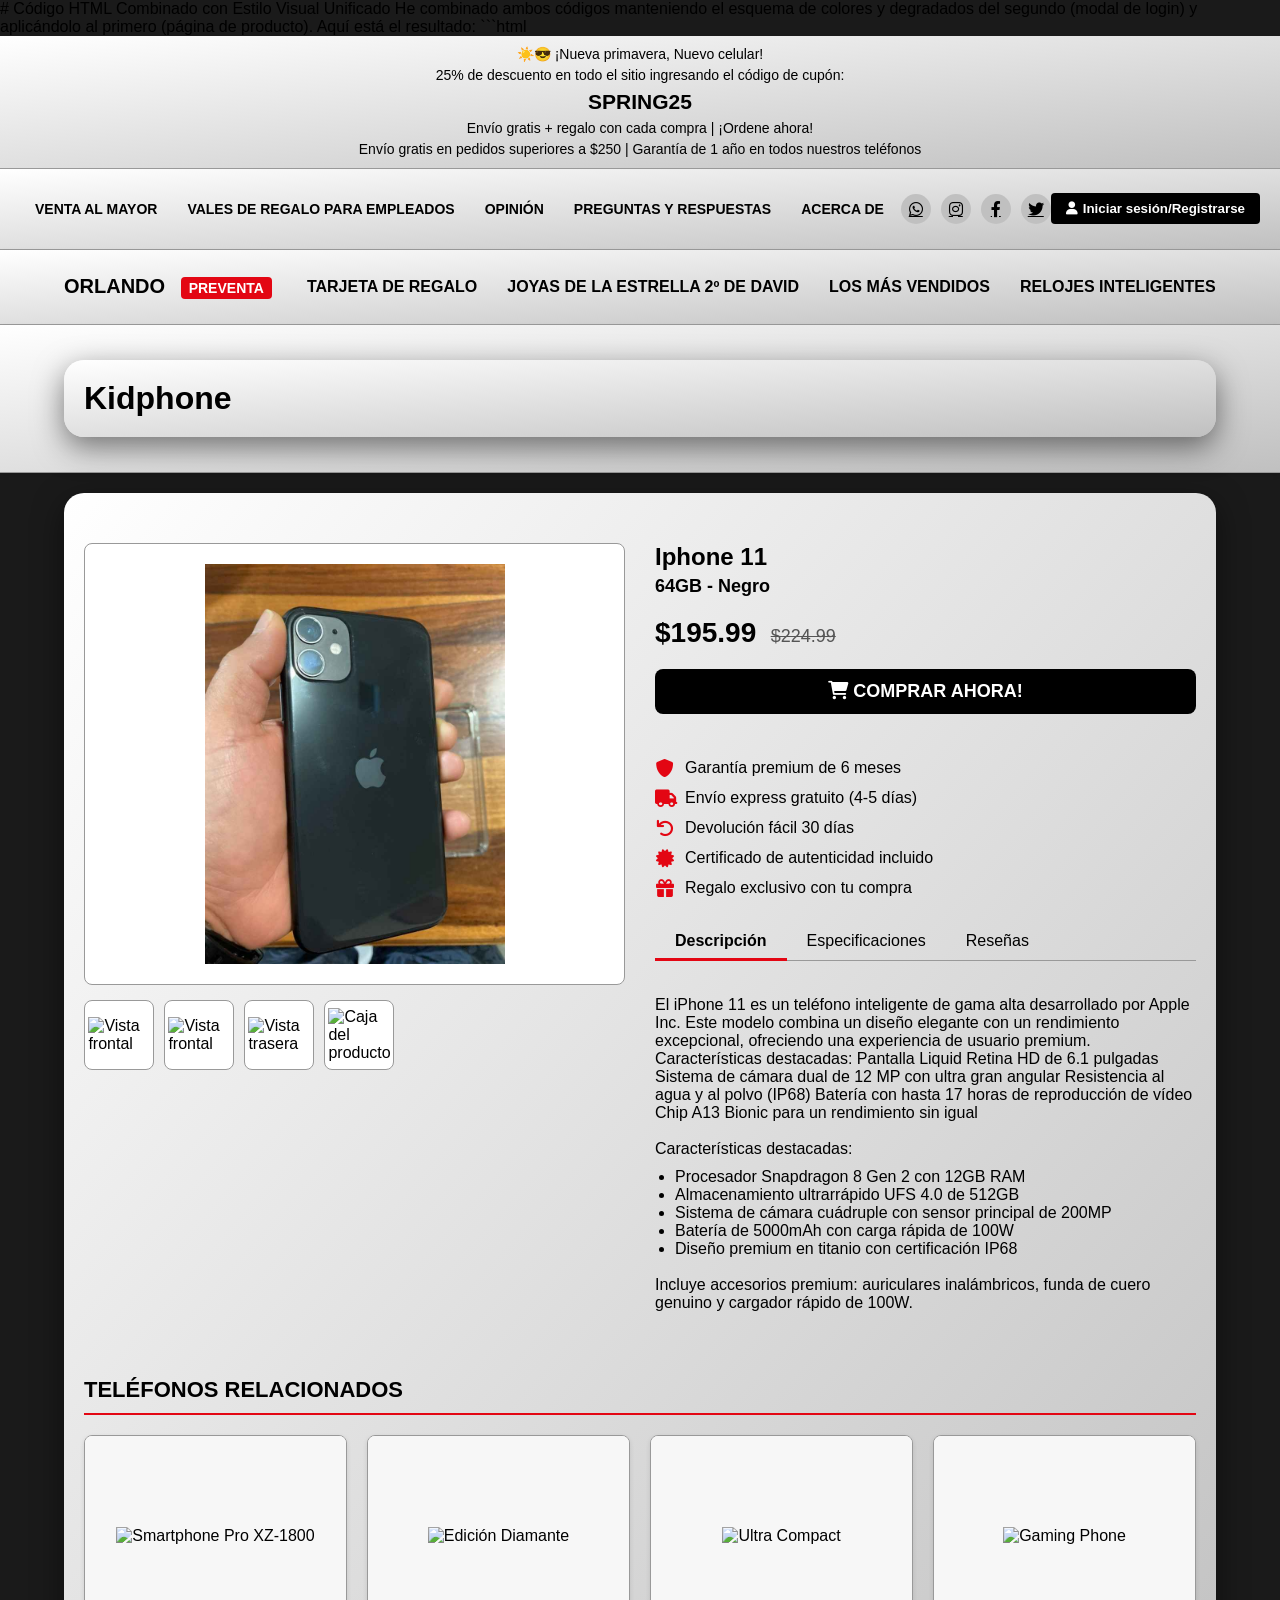
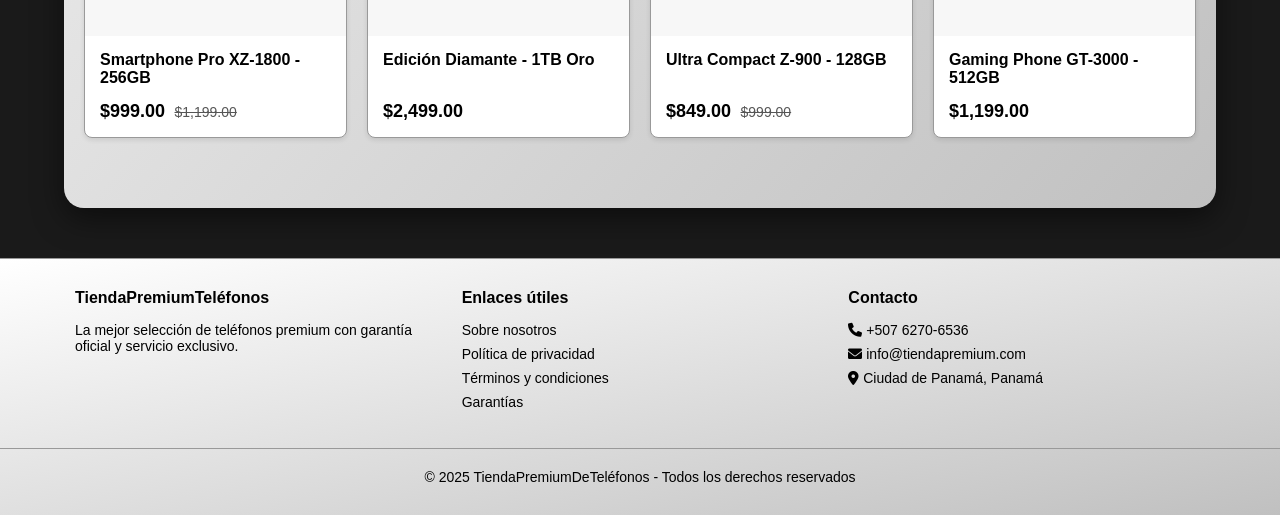
==== dashboard.html @ 05c9199a "dashboard añadido" ====
# Código HTML Combinado con Estilo Visual Unificado

He combinado ambos códigos manteniendo el esquema de colores y degradados del segundo (modal de login) y aplicándolo al primero (página de producto). Aquí está el resultado:

```html
<!DOCTYPE html>
<html lang="es">
<head>
    <meta charset="UTF-8">
    <meta name="viewport" content="width=device-width, initial-scale=1.0">
    <title>Smartphone Premium - Tienda de Teléfonos</title>
    <link rel="stylesheet" href="https://cdnjs.cloudflare.com/ajax/libs/font-awesome/6.0.0-beta3/css/all.min.css">
    <style>
        :root {
            --main-color: #1a1a1a;
            --secondary-color: #333;
            --light-bg: #f7f7f7;
            --dark-text: #000;
            --light-text: #fff;
            --deep-blue: #1a1a1a;
            --red: #e30613;
            --gray-light: #c0c0c0;
            --gray-medium: #999;
            --gray-dark: #555;
            --white: #ffffff;
            --gradient-bg: linear-gradient(to bottom right, #ffffff, #c0c0c0);
        }

        * {
            margin: 0;
            padding: 0;
            box-sizing: border-box;
            font-family: 'Segoe UI', sans-serif;
        }
        
        body {
            background-color: var(--main-color);
            color: var(--dark-text);
        }
        
        .top-bar {
            background: var(--gradient-bg);
            color: var(--dark-text);
            padding: 8px 0;
            font-size: 14px;
            text-align: center;
            line-height: 1.5;
            border-bottom: 1px solid var(--gray-medium);
        }
        
        /* Estilos para la barra interactiva actualizada */
        .interactive-bar {
            background: var(--gradient-bg);
            padding: 10px 0;
            border-bottom: 1px solid var(--gray-medium);
            display: flex;
            justify-content: space-between;
            align-items: center;
        }
        
        .interactive-menu {
            display: flex;
            list-style: none;
            margin-left: 20px;
            flex-wrap: wrap;
        }
        
        .interactive-menu li {
            padding: 10px 15px;
            cursor: pointer;
            font-weight: bold;
            color: var(--dark-text);
            text-transform: uppercase;
            font-size: 14px;
            position: relative;
            transition: all 0.3s ease;
        }
        
        .interactive-menu li:hover {
            color: var(--red);
            transform: translateY(-3px);
        }
        
        .interactive-menu li::after {
            content: '';
            position: absolute;
            width: 0;
            height: 2px;
            background: var(--red);
            bottom: 5px;
            left: 15px;
            transition: width 0.3s ease;
        }
        
        .interactive-menu li:hover::after {
            width: calc(100% - 30px);
        }
        
        .social-login {
            display: flex;
            align-items: center;
            margin-right: 20px;
        }
        
        .social-icons {
            display: flex;
            gap: 10px;
            margin-right: 20px;
        }
        
        .social-icon {
            width: 30px;
            height: 30px;
            border-radius: 50%;
            background-color: var(--gray-light);
            display: flex;
            align-items: center;
            justify-content: center;
            color: var(--dark-text);
            transition: all 0.3s ease;
        }
        
        .social-icon:hover {
            background-color: var(--dark-text);
            color: var(--white);
            transform: scale(1.1);
        }
        
        .login-btn {
            background-color: var(--dark-text);
            color: var(--white);
            border: none;
            padding: 8px 15px;
            border-radius: 4px;
            font-weight: bold;
            cursor: pointer;
            transition: all 0.3s ease;
            display: flex;
            align-items: center;
            gap: 5px;
        }
        
        .login-btn:hover {
            background-color: var(--red);
            transform: translateY(-2px);
        }

        /* Nueva barra de categorías */
        .categories-bar {
            background: var(--gradient-bg);
            padding: 15px 0;
            box-shadow: 0 2px 5px rgba(0,0,0,0.1);
            border-bottom: 1px solid var(--gray-medium);
        }
        
        .categories-container {
            width: 90%;
            max-width: 1200px;
            margin: 0 auto;
            display: flex;
            align-items: center;
        }
        
        .categories-title {
            color: var(--dark-text);
            font-size: 20px;
            font-weight: bold;
            margin-right: 20px;
            white-space: nowrap;
        }
        
        .pre-sale-tag {
            background-color: var(--red);
            color: var(--white);
            padding: 3px 8px;
            border-radius: 4px;
            font-size: 14px;
            margin-left: 10px;
            font-weight: bold;
        }
        
        .categories-menu {
            display: flex;
            list-style: none;
            overflow-x: auto;
            padding: 5px 0;
            flex-grow: 1;
        }
        
        .categories-menu::-webkit-scrollbar {
            height: 5px;
        }
        
        .categories-menu::-webkit-scrollbar-thumb {
            background-color: var(--red);
            border-radius: 10px;
        }
        
        .categories-menu li {
            color: var(--dark-text);
            padding: 8px 15px;
            cursor: pointer;
            white-space: nowrap;
            font-weight: bold;
            transition: all 0.3s ease;
            position: relative;
        }
        
        .categories-menu li:hover {
            color: var(--red);
            transform: translateY(-2px);
        }
        
        .categories-menu li::after {
            content: '';
            position: absolute;
            width: 0;
            height: 2px;
            background: var(--red);
            bottom: 0;
            left: 15px;
            transition: width 0.3s ease;
        }
        
        .categories-menu li:hover::after {
            width: calc(100% - 30px);
        }
        
        .header {
            background: var(--gradient-bg);
            padding: 15px 0;
            box-shadow: 0 2px 5px rgba(0,0,0,0.1);
            border-bottom: 1px solid var(--gray-medium);
        }
        
        .container {
            width: 90%;
            max-width: 1200px;
            margin: 0 auto;
            background: var(--gradient-bg);
            border-radius: 20px;
            padding: 20px;
            margin-top: 20px;
            margin-bottom: 20px;
            box-shadow: 0 10px 30px rgba(0, 0, 0, 0.5);
        }
        
        .product-container {
            display: flex;
            margin: 30px 0;
            gap: 30px;
        }
        
        .product-gallery {
            flex: 1;
        }
        
        .main-image-container {
            background-color: var(--white);
            padding: 20px;
            margin-bottom: 15px;
            text-align: center;
            position: relative;
            border-radius: 8px;
            border: 1px solid var(--gray-medium);
        }
        
        .main-image {
            max-width: 100%;
            height: 400px;
            object-fit: contain;
            background-color: var(--light-bg);
        }
        
        .thumbnail-container {
            display: flex;
            gap: 10px;
        }
        
        .thumbnail {
            width: 70px;
            height: 70px;
            background-color: var(--white);
            border: 1px solid var(--gray-medium);
            cursor: pointer;
            display: flex;
            align-items: center;
            justify-content: center;
            border-radius: 8px;
        }
        
        .thumbnail img {
            max-width: 90%;
            max-height: 90%;
        }
        
        .product-info {
            flex: 1;
        }
        
        .product-title {
            color: var(--dark-text);
            font-size: 24px;
            margin-bottom: 5px;
        }
        
        .product-subtitle {
            color: var(--dark-text);
            font-size: 18px;
            margin-bottom: 20px;
        }
        
        .price-container {
            margin: 20px 0;
        }
        
        .price {
            font-size: 28px;
            color: var(--dark-text);
            font-weight: bold;
        }
        
        .discount {
            text-decoration: line-through;
            color: var(--gray-dark);
            margin-left: 10px;
            font-size: 18px;
        }
        
        .buy-button {
            background-color: var(--dark-text);
            color: var(--light-text);
            border: none;
            padding: 12px 30px;
            font-size: 18px;
            font-weight: bold;
            cursor: pointer;
            border-radius: 8px;
            margin-bottom: 20px;
            width: 100%;
            transition: all 0.3s ease;
        }
        
        .buy-button:hover {
            background-color: var(--red);
            transform: translateY(-2px);
        }
        
        .benefits {
            margin: 25px 0;
        }
        
        .benefit-item {
            display: flex;
            align-items: center;
            margin-bottom: 12px;
        }
        
        .benefit-icon {
            color: var(--red);
            margin-right: 10px;
            font-size: 18px;
            width: 20px;
            text-align: center;
        }
        
        .tabs {
            display: flex;
            border-bottom: 1px solid var(--gray-medium);
            margin-bottom: 20px;
        }
        
        .tab {
            padding: 10px 20px;
            cursor: pointer;
            position: relative;
        }
        
        .tab.active {
            font-weight: bold;
        }
        
        .tab.active:after {
            content: '';
            position: absolute;
            bottom: -1px;
            left: 0;
            width: 100%;
            height: 3px;
            background-color: var(--red);
        }
        
        .tab-content {
            display: none;
            padding: 15px 0;
        }
        
        .tab-content.active {
            display: block;
        }
        
        .specs-table {
            width: 100%;
            border-collapse: collapse;
            background-color: var(--white);
            border-radius: 8px;
            overflow: hidden;
        }
        
        .specs-table tr:nth-child(even) {
            background-color: var(--light-bg);
        }
        
        .specs-table td {
            padding: 12px 15px;
            border: 1px solid var(--gray-medium);
        }
        
        .specs-table td:first-child {
            font-weight: bold;
            width: 30%;
        }
        
        .related-products {
            margin: 50px 0;
        }
        
        .section-title {
            color: var(--dark-text);
            font-size: 22px;
            margin-bottom: 20px;
            padding-bottom: 10px;
            border-bottom: 2px solid var(--red);
        }
        
        .products-grid {
            display: grid;
            grid-template-columns: repeat(4, 1fr);
            gap: 20px;
        }
        
        .product-card {
            background-color: var(--white);
            border-radius: 8px;
            overflow: hidden;
            box-shadow: 0 2px 5px rgba(0,0,0,0.1);
            transition: all 0.3s ease;
            border: 1px solid var(--gray-medium);
        }
        
        .product-card:hover {
            transform: translateY(-5px);
            box-shadow: 0 5px 15px rgba(0,0,0,0.2);
        }
        
        .product-card-image {
            height: 200px;
            background-color: var(--light-bg);
            display: flex;
            align-items: center;
            justify-content: center;
        }
        
        .product-card-info {
            padding: 15px;
        }
        
        .product-card-title {
            font-size: 16px;
            color: var(--dark-text);
            margin-bottom: 10px;
            height: 40px;
            overflow: hidden;
        }
        
        .product-card-price {
            color: var(--dark-text);
            font-weight: bold;
            font-size: 18px;
        }
        
        .product-card-old-price {
            text-decoration: line-through;
            color: var(--gray-dark);
            font-size: 14px;
            margin-left: 5px;
        }
        
        .footer {
            background: var(--gradient-bg);
            color: var(--dark-text);
            text-align: center;
            padding: 30px 0;
            margin-top: 50px;
            font-size: 14px;
            border-top: 1px solid var(--gray-medium);
        }
        
        .footer-content {
            display: flex;
            justify-content: space-around;
            max-width: 1200px;
            margin: 0 auto;
            padding: 0 20px;
        }
        
        .footer-column {
            flex: 1;
            padding: 0 15px;
            text-align: left;
        }
        
        .footer-column h3 {
            margin-bottom: 15px;
            font-size: 16px;
            color: var(--dark-text);
        }
        
        .footer-column ul {
            list-style: none;
        }
        
        .footer-column ul li {
            margin-bottom: 8px;
        }
        
        .footer-column ul li a {
            color: var(--dark-text);
            text-decoration: none;
            font-weight: 500;
        }
        
        .footer-column ul li a:hover {
            color: var(--red);
            text-decoration: underline;
        }
        
        .footer-bottom {
            margin-top: 30px;
            padding-top: 20px;
            border-top: 1px solid var(--gray-medium);
        }
        
        /* Estilos para el modal de login */
        .modal {
            display: none;
            position: fixed;
            top: 0;
            left: 0;
            width: 100%;
            height: 100%;
            background-color: rgba(0,0,0,0.7);
            z-index: 1000;
            justify-content: center;
            align-items: center;
        }
        
        .modal-content {
            background: var(--gradient-bg);
            border-radius: 20px;
            box-shadow: 0 10px 30px rgba(0, 0, 0, 0.5);
            width: 90%;
            max-width: 400px;
            padding: 30px 25px;
            text-align: center;
            position: relative;
            box-sizing: border-box;
        }
        
        .modal img.logo {
            width: 325px;
            max-width: 100%;
            height: auto;
            margin-bottom: 10px;
        }
        
        .modal h2 {
            margin: 10px 0;
            font-size: 22px;
            color: var(--dark-text);
        }
        
        .info-protected {
            display: inline-block;
            padding: 5px 10px;
            font-size: 14px;
            border-radius: 20px;
            background: var(--gradient-bg);
            color: var(--dark-text);
            font-weight: 500;
            margin-bottom: 20px;
            border: 1px solid var(--gray-medium);
        }
        
        .modal input[type="email"] {
            width: 100%;
            padding: 12px;
            margin-bottom: 15px;
            border: 1px solid var(--gray-medium);
            border-radius: 8px;
            background-color: var(--white);
            font-size: 15px;
            box-sizing: border-box;
        }
        
        .password-container {
            position: relative;
            width: 100%;
            margin-bottom: 15px;
        }
        
        .password-container input {
            width: 100%;
            padding: 12px 40px 12px 12px;
            border: 1px solid var(--gray-medium);
            border-radius: 8px;
            background-color: var(--white);
            font-size: 15px;
            box-sizing: border-box;
        }
        
        .password-container img {
            position: absolute;
            right: 10px;
            top: 50%;
            transform: translateY(-50%);
            width: 24px;
            height: 24px;
            cursor: pointer;
        }
        
        .btn-primary {
            width: 100%;
            padding: 12px;
            background: var(--dark-text);
            color: var(--white);
            border: none;
            border-radius: 8px;
            font-size: 15px;
            cursor: pointer;
            transition: all 0.3s ease;
        }
        
        .btn-primary:hover {
            background: var(--red);
            transform: translateY(-2px);
        }
        
        .link {
            margin: 15px 0;
            font-size: 13px;
        }
        
        .link a {
            color: var(--dark-text);
            text-decoration: none;
            font-weight: bold;
        }
        
        .link a:hover {
            color: var(--red);
        }
        
        .divider {
            margin: 20px 0;
            border-top: 1px solid var(--gray-medium);
            position: relative;
        }
        
        .divider::after {
            content: "Registro Rápido Con";
            position: absolute;
            top: -10px;
            left: 50%;
            transform: translateX(-50%);
            background: var(--gradient-bg);
            padding: 0 10px;
            font-size: 12px;
            color: var(--dark-text);
            border-radius: 20px;
        }
        
        .social-icons {
            display: flex;
            justify-content: space-around;
            margin: 15px 0;
        }
        
        .social-icons img {
            width: 32px;
            height: 32px;
            cursor: pointer;
            transition: transform 0.2s;
        }
        
        .social-icons img:hover {
            transform: scale(1.1);
        }
        
        .location {
            font-size: 12px;
            color: var(--dark-text);
            margin-top: 20px;
        }
        
        .terms {
            font-size: 11px;
            color: var(--gray-dark);
            margin-top: 10px;
        }
        
        .terms a {
            color: var(--dark-text);
            text-decoration: none;
            font-weight: bold;
        }
        
        .terms a:hover {
            color: var(--red);
        }
        
        .close {
            position: absolute;
            right: 15px;
            top: 15px;
            font-size: 20px;
            font-weight: bold;
            color: var(--dark-text);
            cursor: pointer;
        }
        
        .close:hover {
            color: var(--red);
        }
        
        @media (max-width: 992px) {
            .product-container {
                flex-direction: column;
            }
            
            .products-grid {
                grid-template-columns: repeat(3, 1fr);
            }
            
            .footer-content {
                flex-wrap: wrap;
            }
            
            .footer-column {
                flex: 0 0 50%;
                margin-bottom: 20px;
            }
            
            .interactive-bar {
                flex-direction: column;
                padding: 10px;
            }
            
            .interactive-menu {
                margin: 10px 0;
                justify-content: center;
            }
            
            .social-login {
                margin: 10px 0;
            }
            
            .categories-container {
                flex-direction: column;
                align-items: flex-start;
            }
            
            .categories-title {
                margin-bottom: 10px;
                margin-right: 0;
            }
        }
        
        @media (max-width: 768px) {
            .products-grid {
                grid-template-columns: repeat(2, 1fr);
            }
            
            .interactive-menu li {
                padding: 8px 10px;
                font-size: 12px;
            }
            
            .social-icon {
                width: 25px;
                height: 25px;
                font-size: 12px;
            }
            
            .login-btn {
                padding: 6px 12px;
                font-size: 12px;
            }
            
            .categories-menu li {
                padding: 8px 10px;
                font-size: 14px;
            }
            
            .categories-title {
                font-size: 18px;
            }
        }
        
        @media (max-width: 480px) {
            .products-grid {
                grid-template-columns: 1fr;
            }
            
            .footer-column {
                flex: 0 0 100%;
            }
            
            .interactive-menu {
                flex-direction: column;
                align-items: center;
            }
            
            .interactive-menu li {
                padding: 5px 0;
            }
            
            .categories-title {
                font-size: 16px;
            }
            
            .pre-sale-tag {
                font-size: 12px;
                padding: 2px 6px;
            }
        }
    </style>
</head>
<body>
    <div class="top-bar">
        <div style="text-align: center;">
            <p>☀️😎 ¡Nueva primavera, Nuevo celular!</p>
            <p>25% de descuento en todo el sitio ingresando el código de cupón:</p>
            <h2>SPRING25</h2>
            <p>Envío gratis + regalo con cada compra | ¡Ordene ahora!</p>
            <p>Envío gratis en pedidos superiores a $250 | Garantía de 1 año en todos nuestros teléfonos</p>
        </div>
    </div>

    <!-- Barra interactiva actualizada -->
    <div class="interactive-bar">
        <ul class="interactive-menu">
            <li>VENTA AL MAYOR</li>
            <li>VALES DE REGALO PARA EMPLEADOS</li>
            <li>OPINIÓN</li>
            <li>PREGUNTAS Y RESPUESTAS</li>
            <li>ACERCA DE</li>
        </ul>
        
        <div class="social-login">
            <div class="social-icons">
                <a href="#" class="social-icon"><i class="fab fa-whatsapp"></i></a>
                <a href="#" class="social-icon"><i class="fab fa-instagram"></i></a>
                <a href="#" class="social-icon"><i class="fab fa-facebook-f"></i></a>
                <a href="#" class="social-icon"><i class="fab fa-twitter"></i></a>
            </div>
            
            <button class="login-btn" onclick="document.getElementById('loginModal').style.display='flex'">
                <i class="fas fa-user"></i> Iniciar sesión/Registrarse
            </button>
        </div>
    </div>

    <!-- Nueva barra de categorías -->
    <div class="categories-bar">
        <div class="categories-container">
            <div class="categories-title">
                ORLANDO <span class="pre-sale-tag">PREVENTA</span>
            </div>
            <ul class="categories-menu">
                <li>TARJETA DE REGALO</li>
                <li>JOYAS DE LA ESTRELLA 2º DE DAVID</li>
                <li>LOS MÁS VENDIDOS</li>
                <li>RELOJES INTELIGENTES</li>
            </ul>
        </div>
    </div>

    <header class="header">
        <div class="container">
            <h1>Kidphone</h1>
        </div>
    </header>

    <div class="container">
        <div class="product-container">
            <div class="product-gallery">
                <div class="main-image-container">
                    <img src="imagenes/Iphone 11.jpg" alt="Iphone 11" class="main-image" id="mainImage">
                </div>
                <div class="thumbnail-container">
                    <div class="thumbnail" onclick="changeImage('placeholder-smartphone.jpg')">
                        <img src="placeholder-smartphone.jpg" alt="Vista frontal">
                    </div>
                    <div class="thumbnail" onclick="changeImage('imagenes/iPhone 11.jpeg')">
                        <img src="imagenes/iPhone_11.jpeg" alt="Vista frontal">
                    </div>
                    <div class="thumbnail" onclick="changeImage('placeholder-smartphone-back.jpg')">
                        <img src="placeholder-smartphone-back.jpg" alt="Vista trasera">
                    </div>
                    <div class="thumbnail" onclick="changeImage('placeholder-smartphone-box.jpg')">
                        <img src="placeholder-smartphone-box.jpg" alt="Caja del producto">
                    </div>
                </div>
            </div>
            
            <div class="product-info">
                <h1 class="product-title">Iphone 11</h1>
                <h2 class="product-subtitle">64GB - Negro</h2>
                
                <div class="price-container">
                    <span class="price">$195.99</span>
                    <span class="discount">$224.99</span>
                </div>
                
                <button class="buy-button">
                    <i class="fas fa-shopping-cart"></i> COMPRAR AHORA!
                </button>
                
                <div class="benefits">
                    <div class="benefit-item">
                        <span class="benefit-icon"><i class="fas fa-shield-alt"></i></span>
                        <span>Garantía premium de 6 meses</span>
                    </div>
                    <div class="benefit-item">
                        <span class="benefit-icon"><i class="fas fa-truck"></i></span>
                        <span>Envío express gratuito (4-5 días)</span>
                    </div>
                    <div class="benefit-item">
                        <span class="benefit-icon"><i class="fas fa-undo"></i></span>
                        <span>Devolución fácil 30 días</span>
                    </div>
                    <div class="benefit-item">
                        <span class="benefit-icon"><i class="fas fa-certificate"></i></span>
                        <span>Certificado de autenticidad incluido</span>
                    </div>
                    <div class="benefit-item">
                        <span class="benefit-icon"><i class="fas fa-gift"></i></span>
                        <span>Regalo exclusivo con tu compra</span>
                    </div>
                </div>
                
                <div class="tabs">
                    <div class="tab active" onclick="switchTab(0)">Descripción</div>
                    <div class="tab" onclick="switchTab(1)">Especificaciones</div>
                    <div class="tab" onclick="switchTab(2)">Reseñas</div>
                </div>
                
                <div class="tab-content active" id="tabContent0">
                    <p>El iPhone 11 es un teléfono inteligente de gama alta desarrollado por Apple Inc. Este modelo combina un diseño elegante con un rendimiento excepcional, ofreciendo una experiencia de usuario premium.



Características destacadas:

Pantalla Liquid Retina HD de 6.1 pulgadas
Sistema de cámara dual de 12 MP con ultra gran angular
Resistencia al agua y al polvo (IP68)
Batería con hasta 17 horas de reproducción de vídeo
Chip A13 Bionic para un rendimiento sin igual</p>
                    <p><br></p>
                    <p>Características destacadas:</p>
                    <ul style="margin-left: 20px; margin-top: 10px;">
                        <li>Procesador Snapdragon 8 Gen 2 con 12GB RAM</li>
                        <li>Almacenamiento ultrarrápido UFS 4.0 de 512GB</li>
                        <li>Sistema de cámara cuádruple con sensor principal de 200MP</li>
                        <li>Batería de 5000mAh con carga rápida de 100W</li>
                        <li>Diseño premium en titanio con certificación IP68</li>
                    </ul>
                    <p><br></p>
                    <p>Incluye accesorios premium: auriculares inalámbricos, funda de cuero genuino y cargador rápido de 100W.</p>
                </div>
                
                <div class="tab-content" id="tabContent1">
                    <table class="specs-table">
                        <tr>
                            <td>Pantalla</td>
                            <td>IPS LCD 6,1"1792 x 828 px, 19.5:9 True-tone</td>
                        </tr>
                        <tr>
                            <td>Procesador</td>
                            <td>Apple A13 Bionic, 7nm+ NPU Neural Engine de 3ª gen</td>
                        </tr>
                        <tr>
                            <td>Ram</td>
                            <td>4 GB</td>
                        </tr>
                        <tr>
                            <td>Almacenamiento</td>
                            <td>64</td>
                        </tr>
                        <tr>
                            <td>Software</td>
                            <td>iOS 13</td>
                        </tr>
                        <tr>
                            <td>Cámara Principal</td>
                            <td>Principal: 12MP, f/1.8, 26mm, OIS, QuadLED flash 
                                Secundaria gran angular: 12MP, f/2.4, 13mm, 120º 
                                Vídeo: 4K/60fps, 1080p/240fps, HDR</td>
                        </tr>
                        <tr>
                            <td>Cámara Frontal</td>
                            <td>12MP, f/2.2, TOF 3D, slow-motion</td>
                        </tr>
                        <tr>
                            <td>Batería</td>
                            <td>3110 mAh, Con carga rápida 18W (cargador no incluido) Carga inalámbrica Qi</td>
                        </tr>
                        <tr>
                            <td>Conectividad</td>
                            <td>5G, WiFi 6, Bluetooth 5.0, NFC</td>
                        </tr>
                        <tr>
                            <td>Resistencia</td>
                            <td>IP68 (agua y polvo)</td>
                        </tr>
                        <tr>
                            <td>Dimensiones</td>
                            <td>150,9 x 75,7 x 8,3 mm; 194 g</td>
                        </tr>                         
                        <tr>
                            <td>Otros</td>
                            <td>GPS, dualSIM, eSIM, altavoces estéreo Dolby Atmos, reconocimiento facial</td>
                        </tr>
                    </table>
                </div>
                
                <div class="tab-content" id="tabContent2">
                    <div style="margin-bottom: 20px;">
                        <div style="display: flex; align-items: center; margin-bottom: 10px;">
                            <div style="color: gold; font-size: 18px;">
                                <i class="fas fa-star"></i>
                                <i class="fas fa-star"></i>
                                <i class="fas fa-star"></i>
                                <i class="fas fa-star"></i>
                                <i class="fas fa-star"></i>
                            </div>
                            <span style="margin-left: 10px; font-weight: bold;">5.0/5.0</span>
                        </div>
                        <p>"El mejor teléfono que he tenido. La pantalla es increíble y la batería dura más de un día con uso intensivo. Vale cada centavo."</p>
                        <p style="font-style: italic; margin-top: 5px;">- Carlos M., comprobado</p>
                    </div>
                    
                    <div style="margin-bottom: 20px;">
                        <div style="display: flex; align-items: center; margin-bottom: 10px;">
                            <div style="color: gold; font-size: 18px;">
                                <i class="fas fa-star"></i>
                                <i class="fas fa-star"></i>
                                <i class="fas fa-star"></i>
                                <i class="fas fa-star"></i>
                                <i class="fas fa-star"></i>
                            </div>
                            <span style="margin-left: 10px; font-weight: bold;">5.0/5.0</span>
                        </div>
                        <p>"Las fotos con este teléfono parecen tomadas con una cámara profesional. El rendimiento es excepcional, ningún juego o app se traba."</p>
                        <p style="font-style: italic; margin-top: 5px;">- Ana L., comprobado</p>
                    </div>
                    
                    <button style="background: none; border: 1px solid var(--dark-text); color: var(--dark-text); padding: 8px 15px; border-radius: 4px; cursor: pointer; transition: all 0.3s ease;">
                        Escribir una reseña
                    </button>
                </div>
            </div>
        </div>
        
        <div class="related-products">
            <h2 class="section-title">TELÉFONOS RELACIONADOS</h2>
            <div class="products-grid">
                <div class="product-card">
                    <div class="product-card-image">
                        <img src="related-phone1.jpg" alt="Smartphone Pro XZ-1800" style="max-width: 90%; max-height: 90%;">
                    </div>
                    <div class="product-card-info">
                        <h3 class="product-card-title">Smartphone Pro XZ-1800 - 256GB</h3>
                        <div>
                            <span class="product-card-price">$999.00</span>
                            <span class="product-card-old-price">$1,199.00</span>
                        </div>
                    </div>
                </div>
                
                <div class="product-card">
                    <div class="product-card-image">
                        <img src="related-phone2.jpg" alt="Edición Diamante" style="max-width: 90%; max-height: 90%;">
                    </div>
                    <div class="product-card-info">
                        <h3 class="product-card-title">Edición Diamante - 1TB Oro</h3>
                        <div>
                            <span class="product-card-price">$2,499.00</span>
                        </div>
                    </div>
                </div>
                
                <div class="product-card">
                    <div class="product-card-image">
                        <img src="related-phone3.jpg" alt="Ultra Compact" style="max-width: 90%; max-height: 90%;">
                    </div>
                    <div class="product-card-info">
                        <h3 class="product-card-title">Ultra Compact Z-900 - 128GB</h3>
                        <div>
                            <span class="product-card-price">$849.00</span>
                            <span class="product-card-old-price">$999.00</span>
                        </div>
                    </div>
                </div>
                
                <div class="product-card">
                    <div class="product-card-image">
                        <img src="related-phone4.jpg" alt="Gaming Phone" style="max-width: 90%; max-height: 90%;">
                    </div>
                    <div class="product-card-info">
                        <h3 class="product-card-title">Gaming Phone GT-3000 - 512GB</h3>
                        <div>
                            <span class="product-card-price">$1,199.00</span>
                        </div>
                    </div>
                </div>
            </div>
        </div>
    </div>

    <!-- Pie de página -->
    <footer class="footer">
        <div class="footer-content">
            <div class="footer-column">
                <h3>TiendaPremiumTeléfonos</h3>
                <p>La mejor selección de teléfonos premium con garantía oficial y servicio exclusivo.</p>
            </div>
            <div class="footer-column">
                <h3>Enlaces útiles</h3>
                <ul>
                    <li><a href="#">Sobre nosotros</a></li>
                    <li><a href="#">Política de privacidad</a></li>
                    <li><a href="#">Términos y condiciones</a></li>
                    <li><a href="#">Garantías</a></li>
                </ul>
            </div>
            <div class="footer-column">
                <h3>Contacto</h3>
                <ul>
                    <li><i class="fas fa-phone"></i> +507 6270-6536</li>
                    <li><i class="fas fa-envelope"></i> info@tiendapremium.com</li>
                    <li><i class="fas fa-map-marker-alt"></i> Ciudad de Panamá, Panamá</li>
                </ul>
            </div>
        </div>
        <div class="footer-bottom">
            © 2025 TiendaPremiumDeTeléfonos - Todos los derechos reservados
        </div>
    </footer>

    <script>
        // Cambiar imagen principal al hacer clic en miniaturas
        function changeImage(src) {
            document.getElementById('mainImage').src = src;
        }
        
        // Cambiar pestañas
        function switchTab(index) {
            // Ocultar todos los contenidos y desactivar pestañas
            document.querySelectorAll('.tab-content').forEach(content => {
                content.classList.remove('active');
            });
            document.querySelectorAll('.tab').forEach(tab => {
                tab.classList.remove('active');
            });
            
            // Mostrar contenido seleccionado y activar pestaña
            document.getElementById('tabContent' + index).classList.add('active');
            document.querySelectorAll('.tab')[index].classList.add('active');
        }
    </script>
</body>
</html>
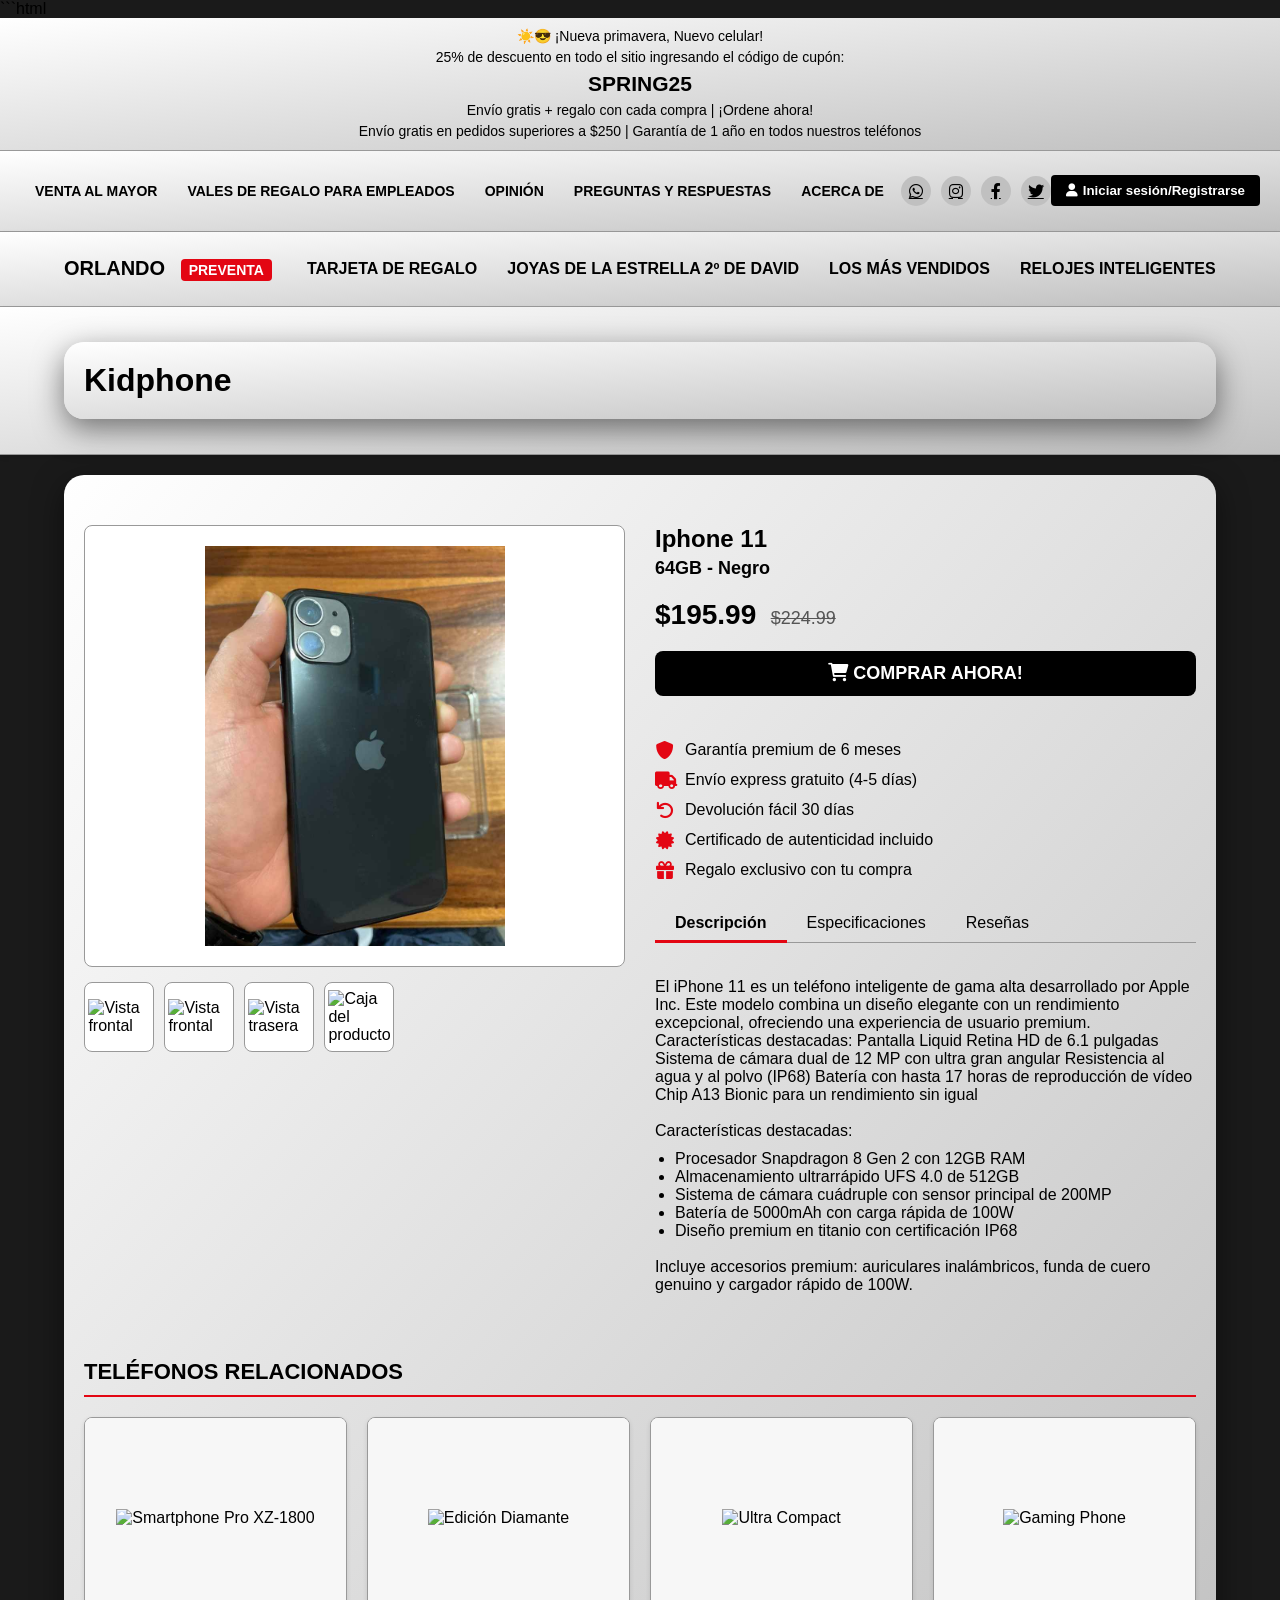
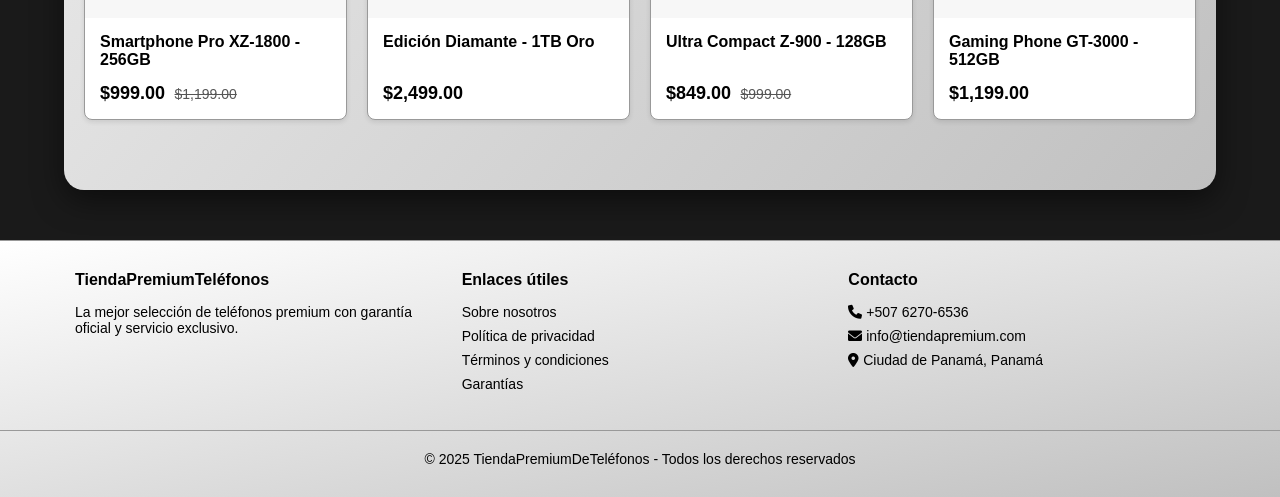
==== commit 7d704b4d: "Update dashboard.html" ====
--- a/dashboard.html
+++ b/dashboard.html
@@ -1,7 +1,3 @@
-# Código HTML Combinado con Estilo Visual Unificado
-
-He combinado ambos códigos manteniendo el esquema de colores y degradados del segundo (modal de login) y aplicándolo al primero (página de producto). Aquí está el resultado:
-
 ```html
 <!DOCTYPE html>
 <html lang="es">
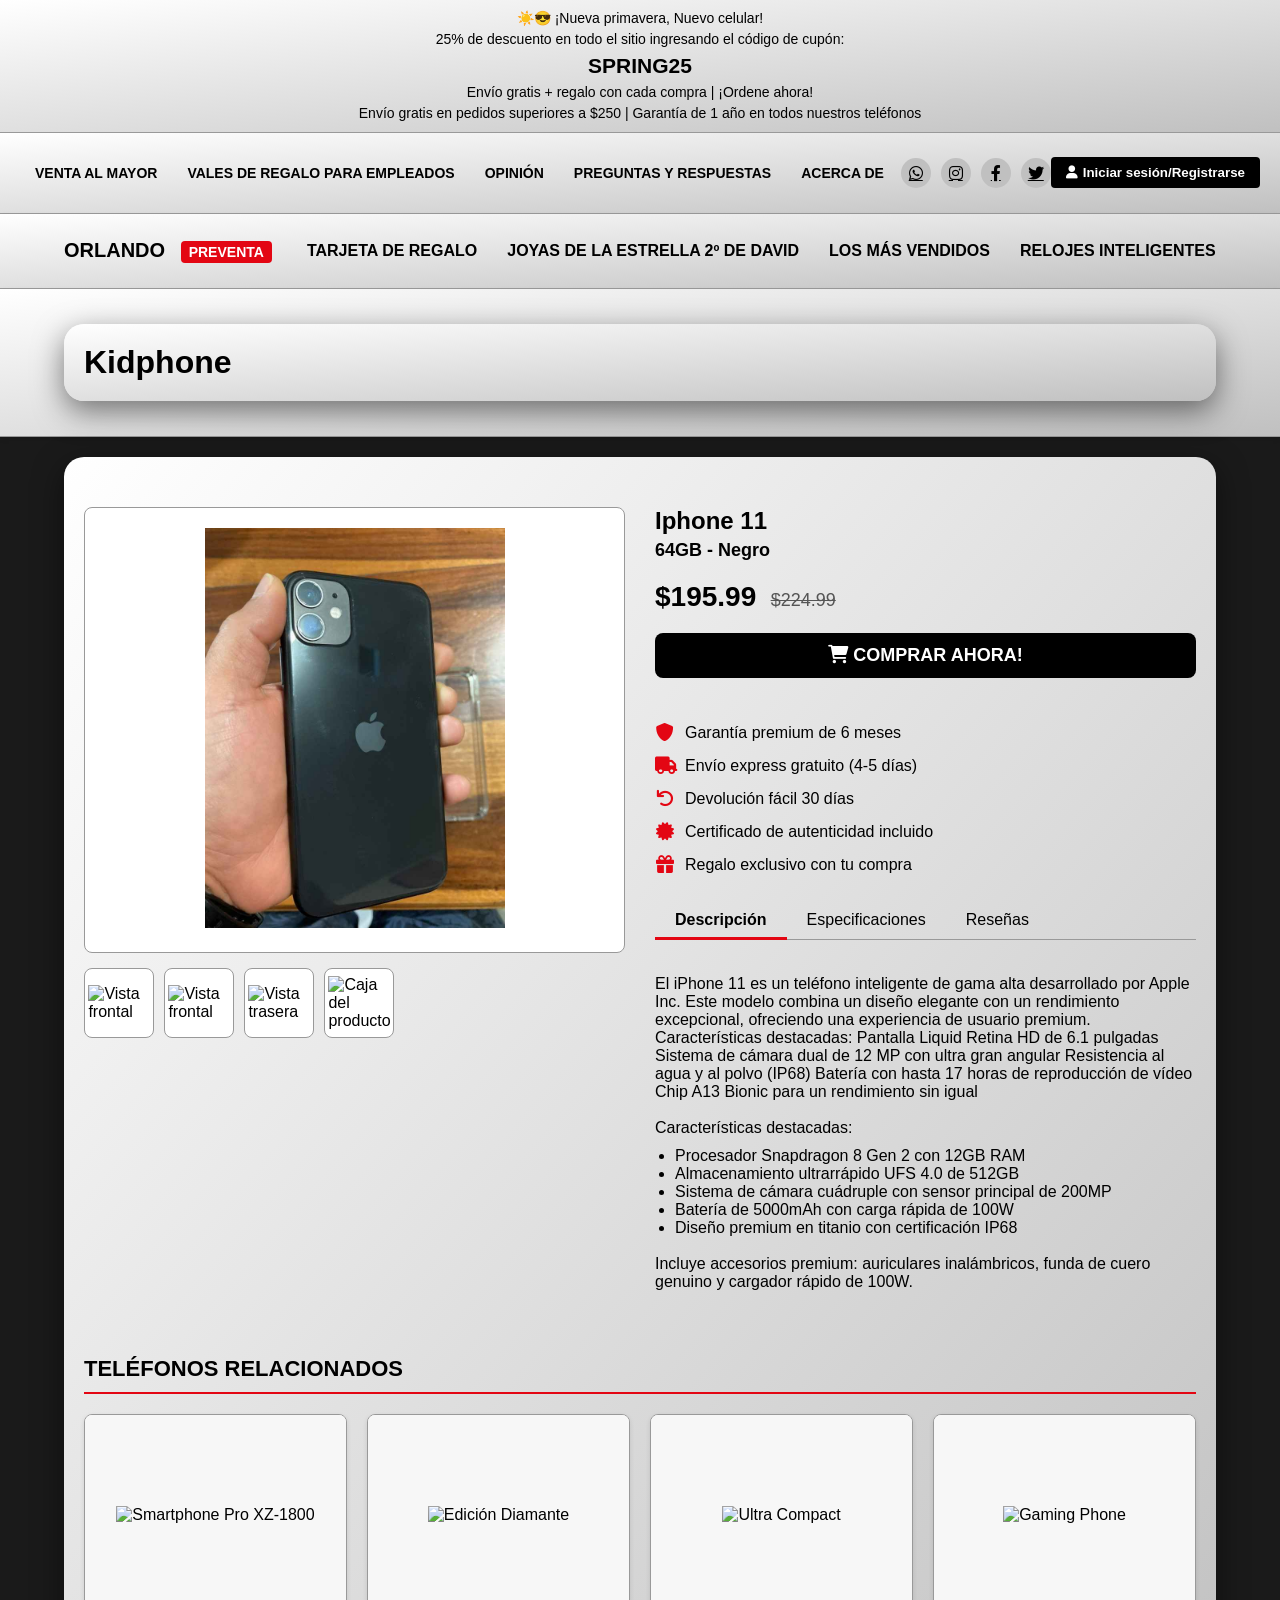
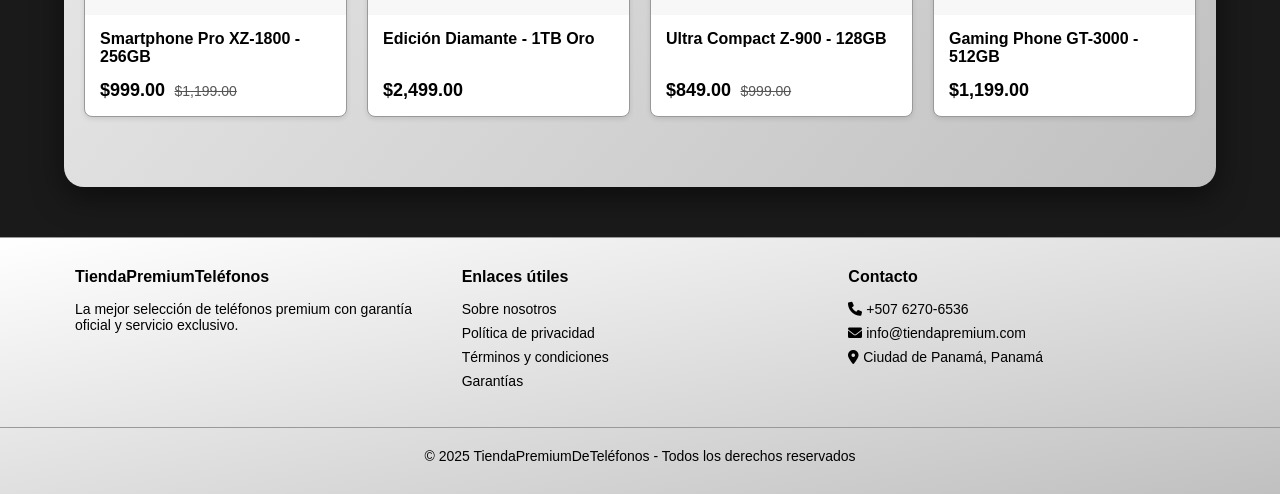
==== commit 87a40241: "Update dashboard.html" ====
--- a/dashboard.html
+++ b/dashboard.html
@@ -1,4 +1,3 @@
-```html
 <!DOCTYPE html>
 <html lang="es">
 <head>
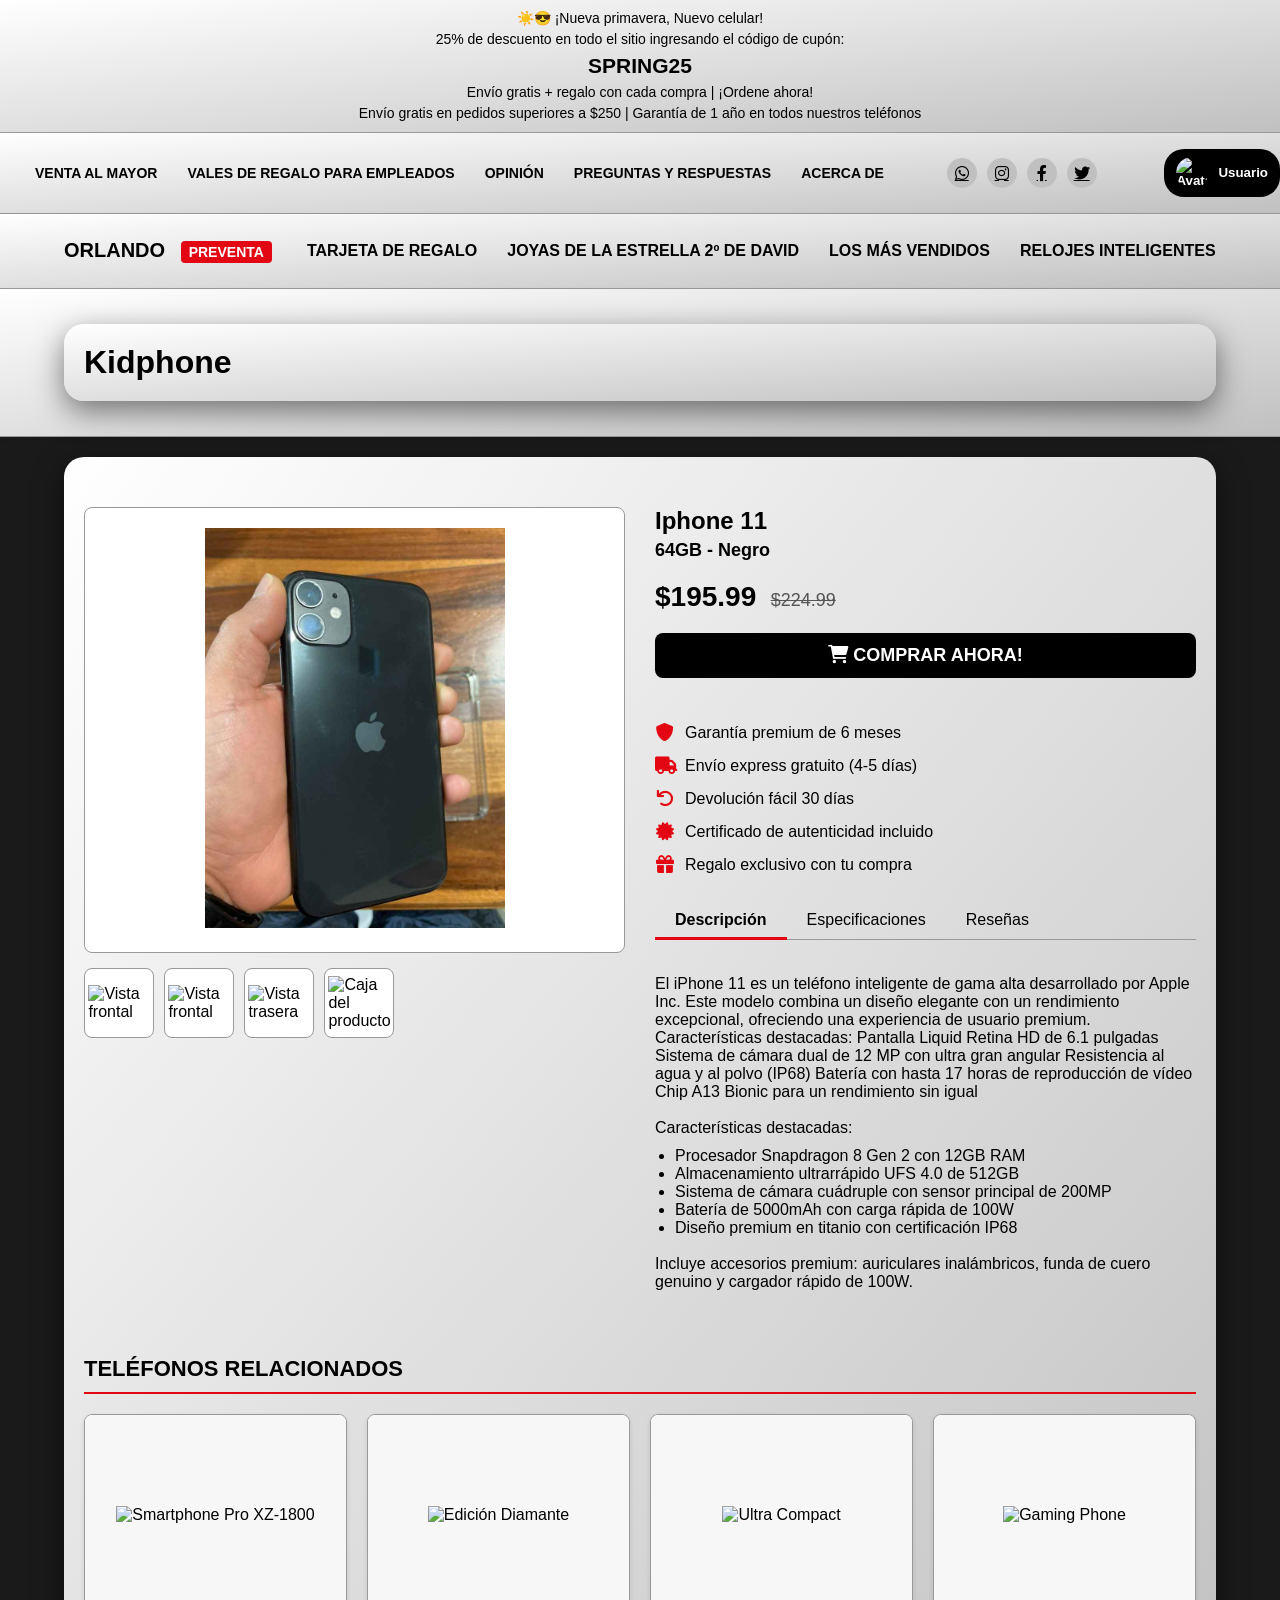
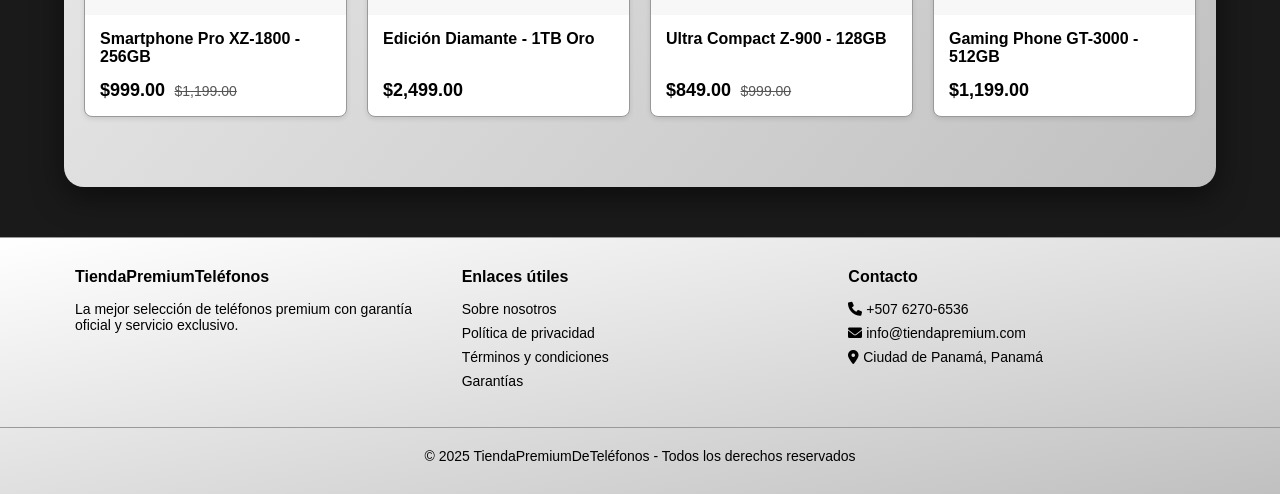
==== commit 3e89bf4c: "Update dashboard.html" ====
--- a/dashboard.html
+++ b/dashboard.html
@@ -121,6 +121,56 @@
             transform: scale(1.1);
         }
         
+        /* Botón de perfil */
+        #profileBtn {
+            display: flex;
+            align-items: center;
+            gap: 10px;
+            padding: 8px 12px;
+            border-radius: 20px;
+            border: none;
+            cursor: pointer;
+            background: var(--dark-text);
+            color: var(--white);
+            font-weight: bold;
+        }
+
+        #profileBtn img {
+            width: 32px;
+            height: 32px;
+            border-radius: 50%;
+            object-fit: cover;
+        }
+
+        #dropdownMenu {
+            display: none;
+            position: absolute;
+            top: 45px;
+            right: 0;
+            background: var(--white);
+            border-radius: 10px;
+            box-shadow: 0 5px 15px rgba(0,0,0,0.2);
+            min-width: 150px;
+            z-index: 100;
+        }
+
+        #dropdownMenu button {
+            width: 100%;
+            padding: 10px;
+            border: none;
+            background: none;
+            text-align: left;
+            cursor: pointer;
+        }
+
+        #dropdownMenu button:hover {
+            background-color: var(--light-bg);
+        }
+
+        #dropdownMenu .cerrar {
+            color: red;
+        }
+        
         .login-btn {
             background-color: var(--dark-text);
             color: var(--white);
@@ -859,12 +909,19 @@
                 <a href="#" class="social-icon"><i class="fab fa-facebook-f"></i></a>
                 <a href="#" class="social-icon"><i class="fab fa-twitter"></i></a>
             </div>
-            
-            <button class="login-btn" onclick="document.getElementById('loginModal').style.display='flex'">
-                <i class="fas fa-user"></i> Iniciar sesión/Registrarse
-            </button>
         </div>
-    </div>
+            <!-- Botón de perfil y dropdown -->
+            <div style="position: relative;">
+                <button id="profileBtn" onclick="toggleDropdown()">
+                  <img id="profilePic" src="default-avatar.png" alt="Avatar">
+                  <span id="profileName">Usuario</span>
+                </button>
+                <div id="dropdownMenu">
+                  <button onclick="editarPerfil()">Editar perfil</button>
+                  <button class="cerrar" onclick="cerrarSesion()">Cerrar sesión</button>
+                </div>
+            </div>
+        </div>
 
     <!-- Nueva barra de categorías -->
     <div class="categories-bar">
@@ -1175,6 +1232,44 @@
             document.getElementById('tabContent' + index).classList.add('active');
             document.querySelectorAll('.tab')[index].classList.add('active');
         }
+
+        // Mostrar/actualizar datos guardados
+        window.addEventListener('DOMContentLoaded', () => {
+        const name = localStorage.getItem('profileName') || 'Usuario';
+        const avatar = localStorage.getItem('profileAvatar') || 'default-avatar.png';
+        document.getElementById('profileName').textContent = name;
+        document.getElementById('profilePic').src = avatar;
+        });
+
+        // Mostrar/ocultar dropdown
+        function toggleDropdown() {
+        const dropdown = document.getElementById('dropdownMenu');
+        dropdown.style.display = dropdown.style.display === 'block' ? 'none' : 'block';
+        }
+
+        // Editar perfil
+        function editarPerfil(){
+        const name = prompt('Ingresa tu nombre:');
+        const avatar = prompt('URL de tu avatar:');
+        if(name) localStorage.setItem('profileName', name);
+        if(avatar) localStorage.setItem('profileAvatar', avatar);
+        location.reload();
+    }
+
+         // Cerrar sesión
+    function cerrarSesion(){
+        localStorage.clear();
+        location.reload();
+    }
+
+    // Cerrar dropdown si clic fuera
+    window.addEventListener('click', function(e){
+        const dropdown = document.getElementById('dropdownMenu');
+        const btn = document.getElementById('profileBtn');
+        if(!btn.contains(e.target) && !dropdown.contains(e.target)){
+            dropdown.style.display = 'none';
+        }
+    });
     </script>
 </body>
 </html>
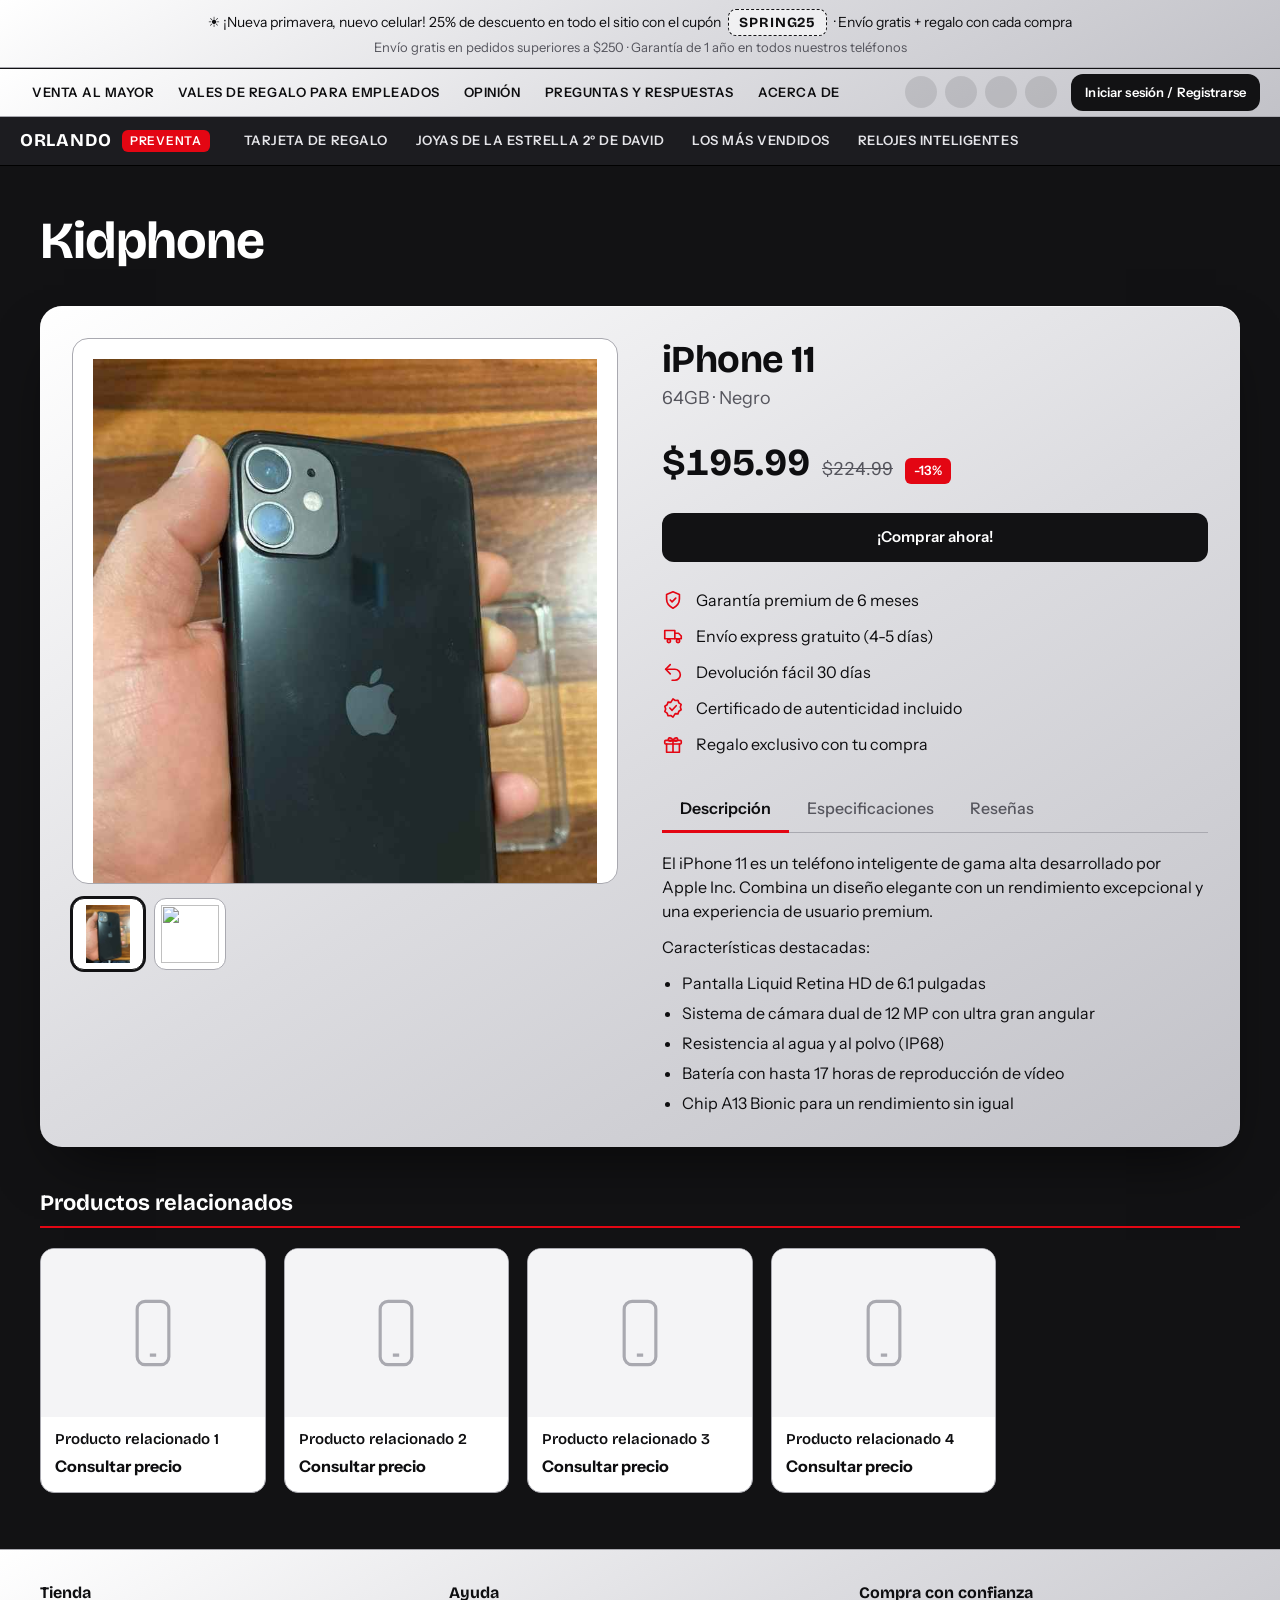
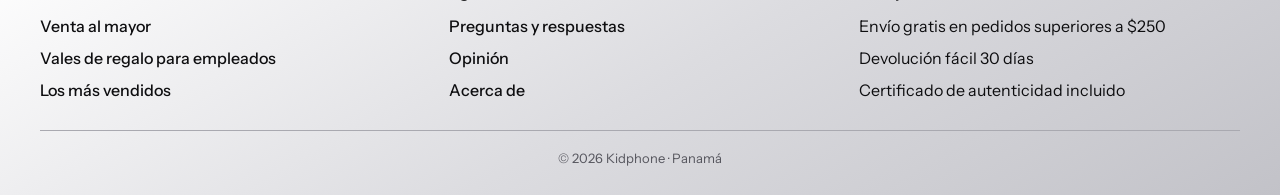
==== commit 026b99c6: "V2" ====
--- a/dashboard.html
+++ b/dashboard.html
@@ -1,1275 +1,215 @@
 <!DOCTYPE html>
 <html lang="es">
 <head>
-    <meta charset="UTF-8">
-    <meta name="viewport" content="width=device-width, initial-scale=1.0">
-    <title>Smartphone Premium - Tienda de Teléfonos</title>
-    <link rel="stylesheet" href="https://cdnjs.cloudflare.com/ajax/libs/font-awesome/6.0.0-beta3/css/all.min.css">
-    <style>
-        :root {
-            --main-color: #1a1a1a;
-            --secondary-color: #333;
-            --light-bg: #f7f7f7;
-            --dark-text: #000;
-            --light-text: #fff;
-            --deep-blue: #1a1a1a;
-            --red: #e30613;
-            --gray-light: #c0c0c0;
-            --gray-medium: #999;
-            --gray-dark: #555;
-            --white: #ffffff;
-            --gradient-bg: linear-gradient(to bottom right, #ffffff, #c0c0c0);
-        }
-
-        * {
-            margin: 0;
-            padding: 0;
-            box-sizing: border-box;
-            font-family: 'Segoe UI', sans-serif;
-        }
-        
-        body {
-            background-color: var(--main-color);
-            color: var(--dark-text);
-        }
-        
-        .top-bar {
-            background: var(--gradient-bg);
-            color: var(--dark-text);
-            padding: 8px 0;
-            font-size: 14px;
-            text-align: center;
-            line-height: 1.5;
-            border-bottom: 1px solid var(--gray-medium);
-        }
-        
-        /* Estilos para la barra interactiva actualizada */
-        .interactive-bar {
-            background: var(--gradient-bg);
-            padding: 10px 0;
-            border-bottom: 1px solid var(--gray-medium);
-            display: flex;
-            justify-content: space-between;
-            align-items: center;
-        }
-        
-        .interactive-menu {
-            display: flex;
-            list-style: none;
-            margin-left: 20px;
-            flex-wrap: wrap;
-        }
-        
-        .interactive-menu li {
-            padding: 10px 15px;
-            cursor: pointer;
-            font-weight: bold;
-            color: var(--dark-text);
-            text-transform: uppercase;
-            font-size: 14px;
-            position: relative;
-            transition: all 0.3s ease;
-        }
-        
-        .interactive-menu li:hover {
-            color: var(--red);
-            transform: translateY(-3px);
-        }
-        
-        .interactive-menu li::after {
-            content: '';
-            position: absolute;
-            width: 0;
-            height: 2px;
-            background: var(--red);
-            bottom: 5px;
-            left: 15px;
-            transition: width 0.3s ease;
-        }
-        
-        .interactive-menu li:hover::after {
-            width: calc(100% - 30px);
-        }
-        
-        .social-login {
-            display: flex;
-            align-items: center;
-            margin-right: 20px;
-        }
-        
-        .social-icons {
-            display: flex;
-            gap: 10px;
-            margin-right: 20px;
-        }
-        
-        .social-icon {
-            width: 30px;
-            height: 30px;
-            border-radius: 50%;
-            background-color: var(--gray-light);
-            display: flex;
-            align-items: center;
-            justify-content: center;
-            color: var(--dark-text);
-            transition: all 0.3s ease;
-        }
-        
-        .social-icon:hover {
-            background-color: var(--dark-text);
-            color: var(--white);
-            transform: scale(1.1);
-        }
-        
-        /* Botón de perfil */
-        #profileBtn {
-            display: flex;
-            align-items: center;
-            gap: 10px;
-            padding: 8px 12px;
-            border-radius: 20px;
-            border: none;
-            cursor: pointer;
-            background: var(--dark-text);
-            color: var(--white);
-            font-weight: bold;
-        }
-
-        #profileBtn img {
-            width: 32px;
-            height: 32px;
-            border-radius: 50%;
-            object-fit: cover;
-        }
-
-        #dropdownMenu {
-            display: none;
-            position: absolute;
-            top: 45px;
-            right: 0;
-            background: var(--white);
-            border-radius: 10px;
-            box-shadow: 0 5px 15px rgba(0,0,0,0.2);
-            min-width: 150px;
-            z-index: 100;
-        }
-
-        #dropdownMenu button {
-            width: 100%;
-            padding: 10px;
-            border: none;
-            background: none;
-            text-align: left;
-            cursor: pointer;
-        }
-
-        #dropdownMenu button:hover {
-            background-color: var(--light-bg);
-        }
-
-        #dropdownMenu .cerrar {
-            color: red;
-        }
-        
-        .login-btn {
-            background-color: var(--dark-text);
-            color: var(--white);
-            border: none;
-            padding: 8px 15px;
-            border-radius: 4px;
-            font-weight: bold;
-            cursor: pointer;
-            transition: all 0.3s ease;
-            display: flex;
-            align-items: center;
-            gap: 5px;
-        }
-        
-        .login-btn:hover {
-            background-color: var(--red);
-            transform: translateY(-2px);
-        }
-
-        /* Nueva barra de categorías */
-        .categories-bar {
-            background: var(--gradient-bg);
-            padding: 15px 0;
-            box-shadow: 0 2px 5px rgba(0,0,0,0.1);
-            border-bottom: 1px solid var(--gray-medium);
-        }
-        
-        .categories-container {
-            width: 90%;
-            max-width: 1200px;
-            margin: 0 auto;
-            display: flex;
-            align-items: center;
-        }
-        
-        .categories-title {
-            color: var(--dark-text);
-            font-size: 20px;
-            font-weight: bold;
-            margin-right: 20px;
-            white-space: nowrap;
-        }
-        
-        .pre-sale-tag {
-            background-color: var(--red);
-            color: var(--white);
-            padding: 3px 8px;
-            border-radius: 4px;
-            font-size: 14px;
-            margin-left: 10px;
-            font-weight: bold;
-        }
-        
-        .categories-menu {
-            display: flex;
-            list-style: none;
-            overflow-x: auto;
-            padding: 5px 0;
-            flex-grow: 1;
-        }
-        
-        .categories-menu::-webkit-scrollbar {
-            height: 5px;
-        }
-        
-        .categories-menu::-webkit-scrollbar-thumb {
-            background-color: var(--red);
-            border-radius: 10px;
-        }
-        
-        .categories-menu li {
-            color: var(--dark-text);
-            padding: 8px 15px;
-            cursor: pointer;
-            white-space: nowrap;
-            font-weight: bold;
-            transition: all 0.3s ease;
-            position: relative;
-        }
-        
-        .categories-menu li:hover {
-            color: var(--red);
-            transform: translateY(-2px);
-        }
-        
-        .categories-menu li::after {
-            content: '';
-            position: absolute;
-            width: 0;
-            height: 2px;
-            background: var(--red);
-            bottom: 0;
-            left: 15px;
-            transition: width 0.3s ease;
-        }
-        
-        .categories-menu li:hover::after {
-            width: calc(100% - 30px);
-        }
-        
-        .header {
-            background: var(--gradient-bg);
-            padding: 15px 0;
-            box-shadow: 0 2px 5px rgba(0,0,0,0.1);
-            border-bottom: 1px solid var(--gray-medium);
-        }
-        
-        .container {
-            width: 90%;
-            max-width: 1200px;
-            margin: 0 auto;
-            background: var(--gradient-bg);
-            border-radius: 20px;
-            padding: 20px;
-            margin-top: 20px;
-            margin-bottom: 20px;
-            box-shadow: 0 10px 30px rgba(0, 0, 0, 0.5);
-        }
-        
-        .product-container {
-            display: flex;
-            margin: 30px 0;
-            gap: 30px;
-        }
-        
-        .product-gallery {
-            flex: 1;
-        }
-        
-        .main-image-container {
-            background-color: var(--white);
-            padding: 20px;
-            margin-bottom: 15px;
-            text-align: center;
-            position: relative;
-            border-radius: 8px;
-            border: 1px solid var(--gray-medium);
-        }
-        
-        .main-image {
-            max-width: 100%;
-            height: 400px;
-            object-fit: contain;
-            background-color: var(--light-bg);
-        }
-        
-        .thumbnail-container {
-            display: flex;
-            gap: 10px;
-        }
-        
-        .thumbnail {
-            width: 70px;
-            height: 70px;
-            background-color: var(--white);
-            border: 1px solid var(--gray-medium);
-            cursor: pointer;
-            display: flex;
-            align-items: center;
-            justify-content: center;
-            border-radius: 8px;
-        }
-        
-        .thumbnail img {
-            max-width: 90%;
-            max-height: 90%;
-        }
-        
-        .product-info {
-            flex: 1;
-        }
-        
-        .product-title {
-            color: var(--dark-text);
-            font-size: 24px;
-            margin-bottom: 5px;
-        }
-        
-        .product-subtitle {
-            color: var(--dark-text);
-            font-size: 18px;
-            margin-bottom: 20px;
-        }
-        
-        .price-container {
-            margin: 20px 0;
-        }
-        
-        .price {
-            font-size: 28px;
-            color: var(--dark-text);
-            font-weight: bold;
-        }
-        
-        .discount {
-            text-decoration: line-through;
-            color: var(--gray-dark);
-            margin-left: 10px;
-            font-size: 18px;
-        }
-        
-        .buy-button {
-            background-color: var(--dark-text);
-            color: var(--light-text);
-            border: none;
-            padding: 12px 30px;
-            font-size: 18px;
-            font-weight: bold;
-            cursor: pointer;
-            border-radius: 8px;
-            margin-bottom: 20px;
-            width: 100%;
-            transition: all 0.3s ease;
-        }
-        
-        .buy-button:hover {
-            background-color: var(--red);
-            transform: translateY(-2px);
-        }
-        
-        .benefits {
-            margin: 25px 0;
-        }
-        
-        .benefit-item {
-            display: flex;
-            align-items: center;
-            margin-bottom: 12px;
-        }
-        
-        .benefit-icon {
-            color: var(--red);
-            margin-right: 10px;
-            font-size: 18px;
-            width: 20px;
-            text-align: center;
-        }
-        
-        .tabs {
-            display: flex;
-            border-bottom: 1px solid var(--gray-medium);
-            margin-bottom: 20px;
-        }
-        
-        .tab {
-            padding: 10px 20px;
-            cursor: pointer;
-            position: relative;
-        }
-        
-        .tab.active {
-            font-weight: bold;
-        }
-        
-        .tab.active:after {
-            content: '';
-            position: absolute;
-            bottom: -1px;
-            left: 0;
-            width: 100%;
-            height: 3px;
-            background-color: var(--red);
-        }
-        
-        .tab-content {
-            display: none;
-            padding: 15px 0;
-        }
-        
-        .tab-content.active {
-            display: block;
-        }
-        
-        .specs-table {
-            width: 100%;
-            border-collapse: collapse;
-            background-color: var(--white);
-            border-radius: 8px;
-            overflow: hidden;
-        }
-        
-        .specs-table tr:nth-child(even) {
-            background-color: var(--light-bg);
-        }
-        
-        .specs-table td {
-            padding: 12px 15px;
-            border: 1px solid var(--gray-medium);
-        }
-        
-        .specs-table td:first-child {
-            font-weight: bold;
-            width: 30%;
-        }
-        
-        .related-products {
-            margin: 50px 0;
-        }
-        
-        .section-title {
-            color: var(--dark-text);
-            font-size: 22px;
-            margin-bottom: 20px;
-            padding-bottom: 10px;
-            border-bottom: 2px solid var(--red);
-        }
-        
-        .products-grid {
-            display: grid;
-            grid-template-columns: repeat(4, 1fr);
-            gap: 20px;
-        }
-        
-        .product-card {
-            background-color: var(--white);
-            border-radius: 8px;
-            overflow: hidden;
-            box-shadow: 0 2px 5px rgba(0,0,0,0.1);
-            transition: all 0.3s ease;
-            border: 1px solid var(--gray-medium);
-        }
-        
-        .product-card:hover {
-            transform: translateY(-5px);
-            box-shadow: 0 5px 15px rgba(0,0,0,0.2);
-        }
-        
-        .product-card-image {
-            height: 200px;
-            background-color: var(--light-bg);
-            display: flex;
-            align-items: center;
-            justify-content: center;
-        }
-        
-        .product-card-info {
-            padding: 15px;
-        }
-        
-        .product-card-title {
-            font-size: 16px;
-            color: var(--dark-text);
-            margin-bottom: 10px;
-            height: 40px;
-            overflow: hidden;
-        }
-        
-        .product-card-price {
-            color: var(--dark-text);
-            font-weight: bold;
-            font-size: 18px;
-        }
-        
-        .product-card-old-price {
-            text-decoration: line-through;
-            color: var(--gray-dark);
-            font-size: 14px;
-            margin-left: 5px;
-        }
-        
-        .footer {
-            background: var(--gradient-bg);
-            color: var(--dark-text);
-            text-align: center;
-            padding: 30px 0;
-            margin-top: 50px;
-            font-size: 14px;
-            border-top: 1px solid var(--gray-medium);
-        }
-        
-        .footer-content {
-            display: flex;
-            justify-content: space-around;
-            max-width: 1200px;
-            margin: 0 auto;
-            padding: 0 20px;
-        }
-        
-        .footer-column {
-            flex: 1;
-            padding: 0 15px;
-            text-align: left;
-        }
-        
-        .footer-column h3 {
-            margin-bottom: 15px;
-            font-size: 16px;
-            color: var(--dark-text);
-        }
-        
-        .footer-column ul {
-            list-style: none;
-        }
-        
-        .footer-column ul li {
-            margin-bottom: 8px;
-        }
-        
-        .footer-column ul li a {
-            color: var(--dark-text);
-            text-decoration: none;
-            font-weight: 500;
-        }
-        
-        .footer-column ul li a:hover {
-            color: var(--red);
-            text-decoration: underline;
-        }
-        
-        .footer-bottom {
-            margin-top: 30px;
-            padding-top: 20px;
-            border-top: 1px solid var(--gray-medium);
-        }
-        
-        /* Estilos para el modal de login */
-        .modal {
-            display: none;
-            position: fixed;
-            top: 0;
-            left: 0;
-            width: 100%;
-            height: 100%;
-            background-color: rgba(0,0,0,0.7);
-            z-index: 1000;
-            justify-content: center;
-            align-items: center;
-        }
-        
-        .modal-content {
-            background: var(--gradient-bg);
-            border-radius: 20px;
-            box-shadow: 0 10px 30px rgba(0, 0, 0, 0.5);
-            width: 90%;
-            max-width: 400px;
-            padding: 30px 25px;
-            text-align: center;
-            position: relative;
-            box-sizing: border-box;
-        }
-        
-        .modal img.logo {
-            width: 325px;
-            max-width: 100%;
-            height: auto;
-            margin-bottom: 10px;
-        }
-        
-        .modal h2 {
-            margin: 10px 0;
-            font-size: 22px;
-            color: var(--dark-text);
-        }
-        
-        .info-protected {
-            display: inline-block;
-            padding: 5px 10px;
-            font-size: 14px;
-            border-radius: 20px;
-            background: var(--gradient-bg);
-            color: var(--dark-text);
-            font-weight: 500;
-            margin-bottom: 20px;
-            border: 1px solid var(--gray-medium);
-        }
-        
-        .modal input[type="email"] {
-            width: 100%;
-            padding: 12px;
-            margin-bottom: 15px;
-            border: 1px solid var(--gray-medium);
-            border-radius: 8px;
-            background-color: var(--white);
-            font-size: 15px;
-            box-sizing: border-box;
-        }
-        
-        .password-container {
-            position: relative;
-            width: 100%;
-            margin-bottom: 15px;
-        }
-        
-        .password-container input {
-            width: 100%;
-            padding: 12px 40px 12px 12px;
-            border: 1px solid var(--gray-medium);
-            border-radius: 8px;
-            background-color: var(--white);
-            font-size: 15px;
-            box-sizing: border-box;
-        }
-        
-        .password-container img {
-            position: absolute;
-            right: 10px;
-            top: 50%;
-            transform: translateY(-50%);
-            width: 24px;
-            height: 24px;
-            cursor: pointer;
-        }
-        
-        .btn-primary {
-            width: 100%;
-            padding: 12px;
-            background: var(--dark-text);
-            color: var(--white);
-            border: none;
-            border-radius: 8px;
-            font-size: 15px;
-            cursor: pointer;
-            transition: all 0.3s ease;
-        }
-        
-        .btn-primary:hover {
-            background: var(--red);
-            transform: translateY(-2px);
-        }
-        
-        .link {
-            margin: 15px 0;
-            font-size: 13px;
-        }
-        
-        .link a {
-            color: var(--dark-text);
-            text-decoration: none;
-            font-weight: bold;
-        }
-        
-        .link a:hover {
-            color: var(--red);
-        }
-        
-        .divider {
-            margin: 20px 0;
-            border-top: 1px solid var(--gray-medium);
-            position: relative;
-        }
-        
-        .divider::after {
-            content: "Registro Rápido Con";
-            position: absolute;
-            top: -10px;
-            left: 50%;
-            transform: translateX(-50%);
-            background: var(--gradient-bg);
-            padding: 0 10px;
-            font-size: 12px;
-            color: var(--dark-text);
-            border-radius: 20px;
-        }
-        
-        .social-icons {
-            display: flex;
-            justify-content: space-around;
-            margin: 15px 0;
-        }
-        
-        .social-icons img {
-            width: 32px;
-            height: 32px;
-            cursor: pointer;
-            transition: transform 0.2s;
-        }
-        
-        .social-icons img:hover {
-            transform: scale(1.1);
-        }
-        
-        .location {
-            font-size: 12px;
-            color: var(--dark-text);
-            margin-top: 20px;
-        }
-        
-        .terms {
-            font-size: 11px;
-            color: var(--gray-dark);
-            margin-top: 10px;
-        }
-        
-        .terms a {
-            color: var(--dark-text);
-            text-decoration: none;
-            font-weight: bold;
-        }
-        
-        .terms a:hover {
-            color: var(--red);
-        }
-        
-        .close {
-            position: absolute;
-            right: 15px;
-            top: 15px;
-            font-size: 20px;
-            font-weight: bold;
-            color: var(--dark-text);
-            cursor: pointer;
-        }
-        
-        .close:hover {
-            color: var(--red);
-        }
-        
-        @media (max-width: 992px) {
-            .product-container {
-                flex-direction: column;
-            }
-            
-            .products-grid {
-                grid-template-columns: repeat(3, 1fr);
-            }
-            
-            .footer-content {
-                flex-wrap: wrap;
-            }
-            
-            .footer-column {
-                flex: 0 0 50%;
-                margin-bottom: 20px;
-            }
-            
-            .interactive-bar {
-                flex-direction: column;
-                padding: 10px;
-            }
-            
-            .interactive-menu {
-                margin: 10px 0;
-                justify-content: center;
-            }
-            
-            .social-login {
-                margin: 10px 0;
-            }
-            
-            .categories-container {
-                flex-direction: column;
-                align-items: flex-start;
-            }
-            
-            .categories-title {
-                margin-bottom: 10px;
-                margin-right: 0;
-            }
-        }
-        
-        @media (max-width: 768px) {
-            .products-grid {
-                grid-template-columns: repeat(2, 1fr);
-            }
-            
-            .interactive-menu li {
-                padding: 8px 10px;
-                font-size: 12px;
-            }
-            
-            .social-icon {
-                width: 25px;
-                height: 25px;
-                font-size: 12px;
-            }
-            
-            .login-btn {
-                padding: 6px 12px;
-                font-size: 12px;
-            }
-            
-            .categories-menu li {
-                padding: 8px 10px;
-                font-size: 14px;
-            }
-            
-            .categories-title {
-                font-size: 18px;
-            }
-        }
-        
-        @media (max-width: 480px) {
-            .products-grid {
-                grid-template-columns: 1fr;
-            }
-            
-            .footer-column {
-                flex: 0 0 100%;
-            }
-            
-            .interactive-menu {
-                flex-direction: column;
-                align-items: center;
-            }
-            
-            .interactive-menu li {
-                padding: 5px 0;
-            }
-            
-            .categories-title {
-                font-size: 16px;
-            }
-            
-            .pre-sale-tag {
-                font-size: 12px;
-                padding: 2px 6px;
-            }
-        }
-    </style>
+  <meta charset="UTF-8" />
+  <meta name="viewport" content="width=device-width, initial-scale=1" />
+  <meta name="theme-color" content="#121214" />
+  <title>iPhone 11 64GB · Kidphone</title>
+
+  <link rel="preconnect" href="https://fonts.googleapis.com" />
+  <link rel="preconnect" href="https://fonts.gstatic.com" crossorigin />
+  <link href="https://fonts.googleapis.com/css2?family=Bricolage+Grotesque:opsz,wght@12..96,600;12..96,700&family=Instrument+Sans:wght@400;500;600&display=swap" rel="stylesheet" />
+
+  <link rel="stylesheet" href="css/base.css" />
+  <link rel="stylesheet" href="css/store.css" />
+  
+
+  <!-- Marca <html> con .js antes de pintar, para que las entradas por scroll no dejen contenido invisible sin JS -->
+  <script>document.documentElement.classList.add("js");</script>
 </head>
 <body>
-    <div class="top-bar">
-        <div style="text-align: center;">
-            <p>☀️😎 ¡Nueva primavera, Nuevo celular!</p>
-            <p>25% de descuento en todo el sitio ingresando el código de cupón:</p>
-            <h2>SPRING25</h2>
-            <p>Envío gratis + regalo con cada compra | ¡Ordene ahora!</p>
-            <p>Envío gratis en pedidos superiores a $250 | Garantía de 1 año en todos nuestros teléfonos</p>
-        </div>
+
+  <!-- Promoción -->
+  <div class="promo">
+    <p>☀️ ¡Nueva primavera, nuevo celular! 25% de descuento en todo el sitio con el cupón
+      <button type="button" class="coupon" id="coupon" data-code="SPRING25" aria-label="Copiar cupón SPRING25">
+        <span id="coupon-text">SPRING25</span>
+      </button>
+      · Envío gratis + regalo con cada compra
+    </p>
+    <p>Envío gratis en pedidos superiores a $250 · Garantía de 1 año en todos nuestros teléfonos</p>
+    <span class="sr-only" id="coupon-live" role="status" aria-live="polite"></span>
+  </div>
+
+  <div class="nav-sentinel" id="sentinel"></div>
+
+  <!-- Navegación -->
+  <header class="nav" id="nav">
+    <nav class="menu" aria-label="Principal">
+      <a href="#">Venta al mayor</a>
+      <a href="#">Vales de regalo para empleados</a>
+      <a href="#">Opinión</a>
+      <a href="#">Preguntas y respuestas</a>
+      <a href="#">Acerca de</a>
+    </nav>
+
+    <div class="nav__right">
+      <div class="social-links">
+        <a href="#" aria-label="WhatsApp"><img src="https://cdn.jsdelivr.net/gh/simple-icons/simple-icons/icons/whatsapp.svg" alt="" /></a>
+        <a href="#" aria-label="Instagram"><img src="https://cdn.jsdelivr.net/gh/simple-icons/simple-icons/icons/instagram.svg" alt="" /></a>
+        <a href="#" aria-label="Facebook"><img src="https://cdn.jsdelivr.net/gh/simple-icons/simple-icons/icons/facebook.svg" alt="" /></a>
+        <a href="#" aria-label="X"><img src="https://cdn.jsdelivr.net/gh/simple-icons/simple-icons/icons/x.svg" alt="" /></a>
+      </div>
+      <!-- Se convierte en "Hola, nombre · Salir" si hay sesión (ver js/store.js) -->
+      <a class="btn btn--nav" id="session-link" href="index.html">Iniciar sesión / Registrarse</a>
     </div>
-
-    <!-- Barra interactiva actualizada -->
-    <div class="interactive-bar">
-        <ul class="interactive-menu">
-            <li>VENTA AL MAYOR</li>
-            <li>VALES DE REGALO PARA EMPLEADOS</li>
-            <li>OPINIÓN</li>
-            <li>PREGUNTAS Y RESPUESTAS</li>
-            <li>ACERCA DE</li>
-        </ul>
-        
-        <div class="social-login">
-            <div class="social-icons">
-                <a href="#" class="social-icon"><i class="fab fa-whatsapp"></i></a>
-                <a href="#" class="social-icon"><i class="fab fa-instagram"></i></a>
-                <a href="#" class="social-icon"><i class="fab fa-facebook-f"></i></a>
-                <a href="#" class="social-icon"><i class="fab fa-twitter"></i></a>
-            </div>
-        </div>
-            <!-- Botón de perfil y dropdown -->
-            <div style="position: relative;">
-                <button id="profileBtn" onclick="toggleDropdown()">
-                  <img id="profilePic" src="default-avatar.png" alt="Avatar">
-                  <span id="profileName">Usuario</span>
-                </button>
-                <div id="dropdownMenu">
-                  <button onclick="editarPerfil()">Editar perfil</button>
-                  <button class="cerrar" onclick="cerrarSesion()">Cerrar sesión</button>
-                </div>
-            </div>
-        </div>
-
-    <!-- Nueva barra de categorías -->
-    <div class="categories-bar">
-        <div class="categories-container">
-            <div class="categories-title">
-                ORLANDO <span class="pre-sale-tag">PREVENTA</span>
-            </div>
-            <ul class="categories-menu">
-                <li>TARJETA DE REGALO</li>
-                <li>JOYAS DE LA ESTRELLA 2º DE DAVID</li>
-                <li>LOS MÁS VENDIDOS</li>
-                <li>RELOJES INTELIGENTES</li>
+  </header>
+
+  <!-- Categorías -->
+  <div class="cats">
+    <div class="cats__title">ORLANDO <span class="tag">PREVENTA</span></div>
+    <nav class="cats__list" aria-label="Categorías">
+      <a href="#">TARJETA DE REGALO</a>
+      <a href="#">JOYAS DE LA ESTRELLA 2º DE DAVID</a>
+      <a href="#">LOS MÁS VENDIDOS</a>
+      <a href="#">RELOJES INTELIGENTES</a>
+    </nav>
+  </div>
+
+  <main class="wrap">
+    <div class="brand"><p class="brand__name">Kidphone</p></div>
+
+    <section class="panel" aria-labelledby="product-title">
+      <div class="product">
+
+        <!-- Galería -->
+        <div class="gallery">
+          <div class="stage" id="stage">
+            <img id="main-image" src="imagenes/Iphone 11.jpg" alt="iPhone 11 negro de 64GB" />
+            <svg class="stage__fallback" viewBox="0 0 24 24" fill="none" stroke="currentColor" stroke-width="1" aria-hidden="true">
+              <rect x="7" y="2" width="10" height="20" rx="2.5" /><path d="M11 19h2" />
+            </svg>
+          </div>
+          <div class="thumbs" id="thumbs">
+            <button type="button" class="thumb" data-src="imagenes/Iphone 11.jpg" data-alt="iPhone 11, vista principal" aria-current="true" aria-label="Ver imagen 1">
+              <img src="imagenes/Iphone 11.jpg" alt="" />
+            </button>
+            <button type="button" class="thumb" data-src="imagenes/iPhone_11.jpeg" data-alt="iPhone 11, vista frontal" aria-current="false" aria-label="Ver imagen 2">
+              <img src="imagenes/iPhone_11.jpeg" alt="" />
+            </button>
+          </div>
+        </div>
+
+        <!-- Información -->
+        <div class="info">
+          <h1 class="info__title" id="product-title">iPhone 11</h1>
+          <p class="info__sub">64GB · Negro</p>
+
+          <p class="price">
+            <span class="price__now">$195.99</span>
+            <del class="price__old"><span class="sr-only">Precio anterior </span>$224.99</del>
+            <span class="price__off" id="off"></span>
+          </p>
+
+          <button type="button" class="btn" id="buy">
+            <span class="btn__label">¡Comprar ahora!</span>
+            <span class="btn__spinner" aria-hidden="true"></span>
+          </button>
+
+          <ul class="benefits" data-reveal-group>
+            <li data-reveal>
+              <svg viewBox="0 0 24 24" fill="none" stroke="currentColor" stroke-width="1.8" stroke-linecap="round" stroke-linejoin="round" aria-hidden="true"><path d="M12 3l7 3v5c0 4.5-3 8-7 10-4-2-7-5.5-7-10V6l7-3z" /><path d="M9 12l2 2 4-4" /></svg>
+              Garantía premium de 6 meses
+            </li>
+            <li data-reveal>
+              <svg viewBox="0 0 24 24" fill="none" stroke="currentColor" stroke-width="1.8" stroke-linecap="round" stroke-linejoin="round" aria-hidden="true"><path d="M3 6h11v9H3z" /><path d="M14 9h4l3 3v3h-7" /><circle cx="7.5" cy="17.5" r="1.8" /><circle cx="17.5" cy="17.5" r="1.8" /></svg>
+              Envío express gratuito (4-5 días)
+            </li>
+            <li data-reveal>
+              <svg viewBox="0 0 24 24" fill="none" stroke="currentColor" stroke-width="1.8" stroke-linecap="round" stroke-linejoin="round" aria-hidden="true"><path d="M9 14L4 9l5-5" /><path d="M4 9h10a6 6 0 010 12h-3" /></svg>
+              Devolución fácil 30 días
+            </li>
+            <li data-reveal>
+              <svg viewBox="0 0 24 24" fill="none" stroke="currentColor" stroke-width="1.8" stroke-linecap="round" stroke-linejoin="round" aria-hidden="true"><path d="M12 2l2.4 1.8 3-.2 1 2.8 2.5 1.7-.9 2.9.9 2.9-2.5 1.7-1 2.8-3-.2L12 22l-2.4-1.8-3 .2-1-2.8-2.5-1.7.9-2.9-.9-2.9 2.5-1.7 1-2.8 3 .2L12 2z" /><path d="M8.5 12l2.5 2.5 4.5-5" /></svg>
+              Certificado de autenticidad incluido
+            </li>
+            <li data-reveal>
+              <svg viewBox="0 0 24 24" fill="none" stroke="currentColor" stroke-width="1.8" stroke-linecap="round" stroke-linejoin="round" aria-hidden="true"><rect x="3" y="8" width="18" height="4" rx="1" /><path d="M12 8v13" /><path d="M5 12v9h14v-9" /><path d="M12 8c-2-4-6-3-5 0 .6 1.6 3 1 5 0zm0 0c2-4 6-3 5 0-.6 1.6-3 1-5 0z" /></svg>
+              Regalo exclusivo con tu compra
+            </li>
+          </ul>
+
+          <!-- Pestañas -->
+          <div class="tabs" id="tabs" role="tablist" aria-label="Detalles del producto">
+            <button type="button" class="tab" role="tab" id="t-desc" aria-selected="true" aria-controls="p-desc">Descripción</button>
+            <button type="button" class="tab" role="tab" id="t-specs" aria-selected="false" aria-controls="p-specs" tabindex="-1">Especificaciones</button>
+            <button type="button" class="tab" role="tab" id="t-rev" aria-selected="false" aria-controls="p-rev" tabindex="-1">Reseñas</button>
+            <span class="tabs__bar" id="tabs-bar" aria-hidden="true"></span>
+          </div>
+
+          <div class="tabpanel" id="p-desc" role="tabpanel" aria-labelledby="t-desc" tabindex="0">
+            <p>El iPhone 11 es un teléfono inteligente de gama alta desarrollado por Apple Inc. Combina un diseño elegante con un rendimiento excepcional y una experiencia de usuario premium.</p>
+            <p>Características destacadas:</p>
+            <ul>
+              <li>Pantalla Liquid Retina HD de 6.1 pulgadas</li>
+              <li>Sistema de cámara dual de 12 MP con ultra gran angular</li>
+              <li>Resistencia al agua y al polvo (IP68)</li>
+              <li>Batería con hasta 17 horas de reproducción de vídeo</li>
+              <li>Chip A13 Bionic para un rendimiento sin igual</li>
             </ul>
-        </div>
+            <!-- REVISAR: la versión original decía también "auriculares inalámbricos, funda de cuero genuino y cargador rápido de 100W". Confirma qué incluye realmente la compra antes de publicarlo. -->
+          </div>
+
+          <div class="tabpanel" id="p-specs" role="tabpanel" aria-labelledby="t-specs" tabindex="0" hidden>
+            <table class="specs">
+              <tbody>
+                <tr><th scope="row">Pantalla</th><td>IPS LCD 6,1" · 1792 × 828 px · True Tone</td></tr>
+                <tr><th scope="row">Procesador</th><td>Apple A13 Bionic, 7nm+ · Neural Engine de 3ª gen</td></tr>
+                <tr><th scope="row">RAM</th><td>4 GB</td></tr>
+                <tr><th scope="row">Almacenamiento</th><td>64 GB</td></tr>
+                <tr><th scope="row">Software</th><td>iOS 13</td></tr>
+                <!-- TODO: añade aquí el resto de filas de tu tabla original (cámara, batería, etc.) -->
+              </tbody>
+            </table>
+          </div>
+
+          <div class="tabpanel" id="p-rev" role="tabpanel" aria-labelledby="t-rev" tabindex="0" hidden>
+            <p class="empty">Todavía no hay reseñas para este producto.</p>
+            <!-- TODO: pega aquí tus reseñas originales -->
+          </div>
+        </div>
+      </div>
+    </section>
+
+    <!-- Relacionados: edita el arreglo RELATED en js/store.js -->
+    <section id="related" aria-labelledby="related-title" hidden>
+      <h2 class="section-title" id="related-title" data-reveal>Productos relacionados</h2>
+      <div class="grid" id="related-grid"></div>
+    </section>
+  </main>
+
+  <footer class="footer">
+    <div class="wrap">
+      <div class="footer__cols">
+        <div>
+          <h3>Tienda</h3>
+          <ul>
+            <li><a href="#">Venta al mayor</a></li>
+            <li><a href="#">Vales de regalo para empleados</a></li>
+            <li><a href="#">Los más vendidos</a></li>
+          </ul>
+        </div>
+        <div>
+          <h3>Ayuda</h3>
+          <ul>
+            <li><a href="#">Preguntas y respuestas</a></li>
+            <li><a href="#">Opinión</a></li>
+            <li><a href="#">Acerca de</a></li>
+          </ul>
+        </div>
+        <div>
+          <h3>Compra con confianza</h3>
+          <ul>
+            <li>Envío gratis en pedidos superiores a $250</li>
+            <li>Devolución fácil 30 días</li>
+            <li>Certificado de autenticidad incluido</li>
+          </ul>
+        </div>
+      </div>
+      <p class="footer__bottom">© 2026 Kidphone · Panamá</p>
     </div>
-
-    <header class="header">
-        <div class="container">
-            <h1>Kidphone</h1>
-        </div>
-    </header>
-
-    <div class="container">
-        <div class="product-container">
-            <div class="product-gallery">
-                <div class="main-image-container">
-                    <img src="imagenes/Iphone 11.jpg" alt="Iphone 11" class="main-image" id="mainImage">
-                </div>
-                <div class="thumbnail-container">
-                    <div class="thumbnail" onclick="changeImage('placeholder-smartphone.jpg')">
-                        <img src="placeholder-smartphone.jpg" alt="Vista frontal">
-                    </div>
-                    <div class="thumbnail" onclick="changeImage('imagenes/iPhone 11.jpeg')">
-                        <img src="imagenes/iPhone_11.jpeg" alt="Vista frontal">
-                    </div>
-                    <div class="thumbnail" onclick="changeImage('placeholder-smartphone-back.jpg')">
-                        <img src="placeholder-smartphone-back.jpg" alt="Vista trasera">
-                    </div>
-                    <div class="thumbnail" onclick="changeImage('placeholder-smartphone-box.jpg')">
-                        <img src="placeholder-smartphone-box.jpg" alt="Caja del producto">
-                    </div>
-                </div>
-            </div>
-            
-            <div class="product-info">
-                <h1 class="product-title">Iphone 11</h1>
-                <h2 class="product-subtitle">64GB - Negro</h2>
-                
-                <div class="price-container">
-                    <span class="price">$195.99</span>
-                    <span class="discount">$224.99</span>
-                </div>
-                
-                <button class="buy-button">
-                    <i class="fas fa-shopping-cart"></i> COMPRAR AHORA!
-                </button>
-                
-                <div class="benefits">
-                    <div class="benefit-item">
-                        <span class="benefit-icon"><i class="fas fa-shield-alt"></i></span>
-                        <span>Garantía premium de 6 meses</span>
-                    </div>
-                    <div class="benefit-item">
-                        <span class="benefit-icon"><i class="fas fa-truck"></i></span>
-                        <span>Envío express gratuito (4-5 días)</span>
-                    </div>
-                    <div class="benefit-item">
-                        <span class="benefit-icon"><i class="fas fa-undo"></i></span>
-                        <span>Devolución fácil 30 días</span>
-                    </div>
-                    <div class="benefit-item">
-                        <span class="benefit-icon"><i class="fas fa-certificate"></i></span>
-                        <span>Certificado de autenticidad incluido</span>
-                    </div>
-                    <div class="benefit-item">
-                        <span class="benefit-icon"><i class="fas fa-gift"></i></span>
-                        <span>Regalo exclusivo con tu compra</span>
-                    </div>
-                </div>
-                
-                <div class="tabs">
-                    <div class="tab active" onclick="switchTab(0)">Descripción</div>
-                    <div class="tab" onclick="switchTab(1)">Especificaciones</div>
-                    <div class="tab" onclick="switchTab(2)">Reseñas</div>
-                </div>
-                
-                <div class="tab-content active" id="tabContent0">
-                    <p>El iPhone 11 es un teléfono inteligente de gama alta desarrollado por Apple Inc. Este modelo combina un diseño elegante con un rendimiento excepcional, ofreciendo una experiencia de usuario premium.
-
-
-
-Características destacadas:
-
-Pantalla Liquid Retina HD de 6.1 pulgadas
-Sistema de cámara dual de 12 MP con ultra gran angular
-Resistencia al agua y al polvo (IP68)
-Batería con hasta 17 horas de reproducción de vídeo
-Chip A13 Bionic para un rendimiento sin igual</p>
-                    <p><br></p>
-                    <p>Características destacadas:</p>
-                    <ul style="margin-left: 20px; margin-top: 10px;">
-                        <li>Procesador Snapdragon 8 Gen 2 con 12GB RAM</li>
-                        <li>Almacenamiento ultrarrápido UFS 4.0 de 512GB</li>
-                        <li>Sistema de cámara cuádruple con sensor principal de 200MP</li>
-                        <li>Batería de 5000mAh con carga rápida de 100W</li>
-                        <li>Diseño premium en titanio con certificación IP68</li>
-                    </ul>
-                    <p><br></p>
-                    <p>Incluye accesorios premium: auriculares inalámbricos, funda de cuero genuino y cargador rápido de 100W.</p>
-                </div>
-                
-                <div class="tab-content" id="tabContent1">
-                    <table class="specs-table">
-                        <tr>
-                            <td>Pantalla</td>
-                            <td>IPS LCD 6,1"1792 x 828 px, 19.5:9 True-tone</td>
-                        </tr>
-                        <tr>
-                            <td>Procesador</td>
-                            <td>Apple A13 Bionic, 7nm+ NPU Neural Engine de 3ª gen</td>
-                        </tr>
-                        <tr>
-                            <td>Ram</td>
-                            <td>4 GB</td>
-                        </tr>
-                        <tr>
-                            <td>Almacenamiento</td>
-                            <td>64</td>
-                        </tr>
-                        <tr>
-                            <td>Software</td>
-                            <td>iOS 13</td>
-                        </tr>
-                        <tr>
-                            <td>Cámara Principal</td>
-                            <td>Principal: 12MP, f/1.8, 26mm, OIS, QuadLED flash 
-                                Secundaria gran angular: 12MP, f/2.4, 13mm, 120º 
-                                Vídeo: 4K/60fps, 1080p/240fps, HDR</td>
-                        </tr>
-                        <tr>
-                            <td>Cámara Frontal</td>
-                            <td>12MP, f/2.2, TOF 3D, slow-motion</td>
-                        </tr>
-                        <tr>
-                            <td>Batería</td>
-                            <td>3110 mAh, Con carga rápida 18W (cargador no incluido) Carga inalámbrica Qi</td>
-                        </tr>
-                        <tr>
-                            <td>Conectividad</td>
-                            <td>5G, WiFi 6, Bluetooth 5.0, NFC</td>
-                        </tr>
-                        <tr>
-                            <td>Resistencia</td>
-                            <td>IP68 (agua y polvo)</td>
-                        </tr>
-                        <tr>
-                            <td>Dimensiones</td>
-                            <td>150,9 x 75,7 x 8,3 mm; 194 g</td>
-                        </tr>                         
-                        <tr>
-                            <td>Otros</td>
-                            <td>GPS, dualSIM, eSIM, altavoces estéreo Dolby Atmos, reconocimiento facial</td>
-                        </tr>
-                    </table>
-                </div>
-                
-                <div class="tab-content" id="tabContent2">
-                    <div style="margin-bottom: 20px;">
-                        <div style="display: flex; align-items: center; margin-bottom: 10px;">
-                            <div style="color: gold; font-size: 18px;">
-                                <i class="fas fa-star"></i>
-                                <i class="fas fa-star"></i>
-                                <i class="fas fa-star"></i>
-                                <i class="fas fa-star"></i>
-                                <i class="fas fa-star"></i>
-                            </div>
-                            <span style="margin-left: 10px; font-weight: bold;">5.0/5.0</span>
-                        </div>
-                        <p>"El mejor teléfono que he tenido. La pantalla es increíble y la batería dura más de un día con uso intensivo. Vale cada centavo."</p>
-                        <p style="font-style: italic; margin-top: 5px;">- Carlos M., comprobado</p>
-                    </div>
-                    
-                    <div style="margin-bottom: 20px;">
-                        <div style="display: flex; align-items: center; margin-bottom: 10px;">
-                            <div style="color: gold; font-size: 18px;">
-                                <i class="fas fa-star"></i>
-                                <i class="fas fa-star"></i>
-                                <i class="fas fa-star"></i>
-                                <i class="fas fa-star"></i>
-                                <i class="fas fa-star"></i>
-                            </div>
-                            <span style="margin-left: 10px; font-weight: bold;">5.0/5.0</span>
-                        </div>
-                        <p>"Las fotos con este teléfono parecen tomadas con una cámara profesional. El rendimiento es excepcional, ningún juego o app se traba."</p>
-                        <p style="font-style: italic; margin-top: 5px;">- Ana L., comprobado</p>
-                    </div>
-                    
-                    <button style="background: none; border: 1px solid var(--dark-text); color: var(--dark-text); padding: 8px 15px; border-radius: 4px; cursor: pointer; transition: all 0.3s ease;">
-                        Escribir una reseña
-                    </button>
-                </div>
-            </div>
-        </div>
-        
-        <div class="related-products">
-            <h2 class="section-title">TELÉFONOS RELACIONADOS</h2>
-            <div class="products-grid">
-                <div class="product-card">
-                    <div class="product-card-image">
-                        <img src="related-phone1.jpg" alt="Smartphone Pro XZ-1800" style="max-width: 90%; max-height: 90%;">
-                    </div>
-                    <div class="product-card-info">
-                        <h3 class="product-card-title">Smartphone Pro XZ-1800 - 256GB</h3>
-                        <div>
-                            <span class="product-card-price">$999.00</span>
-                            <span class="product-card-old-price">$1,199.00</span>
-                        </div>
-                    </div>
-                </div>
-                
-                <div class="product-card">
-                    <div class="product-card-image">
-                        <img src="related-phone2.jpg" alt="Edición Diamante" style="max-width: 90%; max-height: 90%;">
-                    </div>
-                    <div class="product-card-info">
-                        <h3 class="product-card-title">Edición Diamante - 1TB Oro</h3>
-                        <div>
-                            <span class="product-card-price">$2,499.00</span>
-                        </div>
-                    </div>
-                </div>
-                
-                <div class="product-card">
-                    <div class="product-card-image">
-                        <img src="related-phone3.jpg" alt="Ultra Compact" style="max-width: 90%; max-height: 90%;">
-                    </div>
-                    <div class="product-card-info">
-                        <h3 class="product-card-title">Ultra Compact Z-900 - 128GB</h3>
-                        <div>
-                            <span class="product-card-price">$849.00</span>
-                            <span class="product-card-old-price">$999.00</span>
-                        </div>
-                    </div>
-                </div>
-                
-                <div class="product-card">
-                    <div class="product-card-image">
-                        <img src="related-phone4.jpg" alt="Gaming Phone" style="max-width: 90%; max-height: 90%;">
-                    </div>
-                    <div class="product-card-info">
-                        <h3 class="product-card-title">Gaming Phone GT-3000 - 512GB</h3>
-                        <div>
-                            <span class="product-card-price">$1,199.00</span>
-                        </div>
-                    </div>
-                </div>
-            </div>
-        </div>
-    </div>
-
-    <!-- Pie de página -->
-    <footer class="footer">
-        <div class="footer-content">
-            <div class="footer-column">
-                <h3>TiendaPremiumTeléfonos</h3>
-                <p>La mejor selección de teléfonos premium con garantía oficial y servicio exclusivo.</p>
-            </div>
-            <div class="footer-column">
-                <h3>Enlaces útiles</h3>
-                <ul>
-                    <li><a href="#">Sobre nosotros</a></li>
-                    <li><a href="#">Política de privacidad</a></li>
-                    <li><a href="#">Términos y condiciones</a></li>
-                    <li><a href="#">Garantías</a></li>
-                </ul>
-            </div>
-            <div class="footer-column">
-                <h3>Contacto</h3>
-                <ul>
-                    <li><i class="fas fa-phone"></i> +507 6270-6536</li>
-                    <li><i class="fas fa-envelope"></i> info@tiendapremium.com</li>
-                    <li><i class="fas fa-map-marker-alt"></i> Ciudad de Panamá, Panamá</li>
-                </ul>
-            </div>
-        </div>
-        <div class="footer-bottom">
-            © 2025 TiendaPremiumDeTeléfonos - Todos los derechos reservados
-        </div>
-    </footer>
-
-    <script>
-        // Cambiar imagen principal al hacer clic en miniaturas
-        function changeImage(src) {
-            document.getElementById('mainImage').src = src;
-        }
-        
-        // Cambiar pestañas
-        function switchTab(index) {
-            // Ocultar todos los contenidos y desactivar pestañas
-            document.querySelectorAll('.tab-content').forEach(content => {
-                content.classList.remove('active');
-            });
-            document.querySelectorAll('.tab').forEach(tab => {
-                tab.classList.remove('active');
-            });
-            
-            // Mostrar contenido seleccionado y activar pestaña
-            document.getElementById('tabContent' + index).classList.add('active');
-            document.querySelectorAll('.tab')[index].classList.add('active');
-        }
-
-        // Mostrar/actualizar datos guardados
-        window.addEventListener('DOMContentLoaded', () => {
-        const name = localStorage.getItem('profileName') || 'Usuario';
-        const avatar = localStorage.getItem('profileAvatar') || 'default-avatar.png';
-        document.getElementById('profileName').textContent = name;
-        document.getElementById('profilePic').src = avatar;
-        });
-
-        // Mostrar/ocultar dropdown
-        function toggleDropdown() {
-        const dropdown = document.getElementById('dropdownMenu');
-        dropdown.style.display = dropdown.style.display === 'block' ? 'none' : 'block';
-        }
-
-        // Editar perfil
-        function editarPerfil(){
-        const name = prompt('Ingresa tu nombre:');
-        const avatar = prompt('URL de tu avatar:');
-        if(name) localStorage.setItem('profileName', name);
-        if(avatar) localStorage.setItem('profileAvatar', avatar);
-        location.reload();
-    }
-
-         // Cerrar sesión
-    function cerrarSesion(){
-        localStorage.clear();
-        location.reload();
-    }
-
-    // Cerrar dropdown si clic fuera
-    window.addEventListener('click', function(e){
-        const dropdown = document.getElementById('dropdownMenu');
-        const btn = document.getElementById('profileBtn');
-        if(!btn.contains(e.target) && !dropdown.contains(e.target)){
-            dropdown.style.display = 'none';
-        }
-    });
-    </script>
+  </footer>
+
+  <script src="js/store.js"></script>
 </body>
-</html>+</html>
--- a/css/base.css
+++ b/css/base.css
@@ -0,0 +1,126 @@
+/* ==========================================================================
+   Kidphone · base
+   Tokens, reset, botones y movimiento compartido.
+   Reglas de movimiento (emil-design-eng): solo transform/opacity, ease-out
+   fuerte, < 300 ms en UI, :active scale(.97), hover solo con puntero fino,
+   prefers-reduced-motion = más suave, no cero.
+   ========================================================================== */
+
+:root {
+  /* Marca: negro, plata y rojo (los mismos de la web original) */
+  --ink: #121214;
+  --ink-2: #1c1c20;
+  --graphite: #2b2b30;
+  --paper: #f4f4f6;
+  --white: #ffffff;
+  --text: #0e0e10;
+  --muted: #55555d;
+  --line: #a9a9b0;
+  --line-soft: #d4d4d9;
+  --red: #e30613;
+  --red-press: #b8050f;
+
+  --silver: linear-gradient(150deg, #ffffff 0%, #dcdce0 52%, #c2c2c8 100%);
+
+  --font-display: "Bricolage Grotesque", "Segoe UI", system-ui, sans-serif;
+  --font-body: "Instrument Sans", "Segoe UI", system-ui, sans-serif;
+
+  --radius: 12px;
+  --radius-lg: 22px;
+
+  --ease-out: cubic-bezier(0.23, 1, 0.32, 1);
+  --ease-in-out: cubic-bezier(0.77, 0, 0.175, 1);
+
+  --shadow-card: 0 28px 60px -24px rgba(0, 0, 0, 0.7), 0 1px 0 rgba(255, 255, 255, 0.6) inset;
+}
+
+*, *::before, *::after { box-sizing: border-box; }
+
+html { -webkit-text-size-adjust: 100%; }
+
+body {
+  margin: 0;
+  background: var(--ink);
+  color: var(--text);
+  font-family: var(--font-body);
+  font-size: 16px;
+  line-height: 1.5;
+  -webkit-font-smoothing: antialiased;
+}
+
+img, svg { display: block; max-width: 100%; }
+button, input { font: inherit; color: inherit; }
+button { cursor: pointer; }
+a { color: inherit; }
+
+h1, h2, h3 { font-family: var(--font-display); line-height: 1.15; margin: 0; }
+p { margin: 0; }
+ul { margin: 0; padding: 0; list-style: none; }
+
+.sr-only {
+  position: absolute; width: 1px; height: 1px; margin: -1px; padding: 0;
+  overflow: hidden; clip: rect(0 0 0 0); white-space: nowrap; border: 0;
+}
+
+:focus-visible {
+  outline: 2px solid var(--red);
+  outline-offset: 2px;
+}
+
+/* ---------- Botón ---------- */
+.btn {
+  position: relative;
+  display: inline-flex;
+  align-items: center;
+  justify-content: center;
+  gap: 8px;
+  width: 100%;
+  padding: 13px 18px;
+  border: 0;
+  border-radius: var(--radius);
+  background: var(--ink);
+  color: var(--white);
+  font-weight: 600;
+  font-size: 15px;
+  letter-spacing: 0.01em;
+  transition: transform 140ms var(--ease-out), background-color 160ms ease;
+}
+.btn:active { transform: scale(0.97); }
+.btn[aria-busy="true"] { pointer-events: none; }
+
+.btn__label { transition: opacity 160ms ease, filter 160ms ease; }
+.btn__spinner {
+  position: absolute;
+  width: 18px; height: 18px;
+  border-radius: 50%;
+  border: 2px solid rgba(255, 255, 255, 0.35);
+  border-top-color: var(--white);
+  opacity: 0;
+  transition: opacity 160ms ease;
+}
+.btn[aria-busy="true"] .btn__label { opacity: 0; filter: blur(2px); }
+.btn[aria-busy="true"] .btn__spinner { opacity: 1; animation: spin 600ms linear infinite; }
+
+@keyframes spin { to { transform: rotate(360deg); } }
+
+@media (hover: hover) and (pointer: fine) {
+  .btn:hover { background: var(--red); }
+}
+.btn:active { background: var(--red-press); }
+
+/* ---------- Animaciones de entrada compartidas ---------- */
+@keyframes rise {
+  from { opacity: 0; transform: translateY(10px); }
+  to   { opacity: 1; transform: translateY(0); }
+}
+@keyframes fade {
+  from { opacity: 0; }
+  to   { opacity: 1; }
+}
+
+/* ---------- Movimiento reducido: más suave, no cero ---------- */
+@media (prefers-reduced-motion: reduce) {
+  .btn, .btn__label, .btn__spinner { transition-property: background-color, opacity; }
+  .btn:active { transform: none; }
+  .btn[aria-busy="true"] .btn__spinner { animation-duration: 1.4s; }
+}
--- a/css/store.css
+++ b/css/store.css
@@ -0,0 +1,263 @@
+/* Kidphone · tienda (dashboard) */
+
+html { scroll-behavior: smooth; }
+@media (prefers-reduced-motion: reduce) { html { scroll-behavior: auto; } }
+
+/* ---------- Barra de promoción ---------- */
+.promo {
+  background: var(--silver);
+  border-bottom: 1px solid var(--line);
+  padding: 9px 16px;
+  text-align: center;
+  font-size: 14px;
+}
+.promo p + p { margin-top: 2px; font-size: 13px; color: var(--muted); }
+.coupon {
+  display: inline-flex; align-items: center; gap: 6px;
+  margin: 0 4px;
+  padding: 2px 10px;
+  border: 1px dashed var(--ink);
+  border-radius: 8px;
+  background: rgba(255, 255, 255, 0.6);
+  font-family: var(--font-display);
+  font-weight: 700;
+  letter-spacing: 0.06em;
+  transition: transform 140ms var(--ease-out), background-color 160ms ease;
+}
+.coupon:active { transform: scale(0.96); }
+.coupon[data-copied="true"] { background: #d9f0e0; }
+@media (hover: hover) and (pointer: fine) {
+  .coupon:hover { background: var(--white); }
+}
+
+/* ---------- Navegación sticky ---------- */
+.nav-sentinel { height: 1px; }
+.nav {
+  position: sticky; top: 0; z-index: 20;
+  display: flex; align-items: center; justify-content: space-between; gap: 16px;
+  padding: 0 20px;
+  background: var(--silver);
+  border-bottom: 1px solid var(--line);
+}
+.nav::after {
+  content: ""; position: absolute; inset: auto 0 -14px 0; height: 14px;
+  background: linear-gradient(rgba(0, 0, 0, 0.22), transparent);
+  opacity: 0; pointer-events: none;
+  transition: opacity 200ms ease;
+}
+.nav.is-stuck::after { opacity: 1; }
+
+.menu { display: flex; flex-wrap: wrap; }
+.menu a {
+  position: relative;
+  padding: 14px 12px;
+  text-decoration: none;
+  font-size: 13px; font-weight: 600; letter-spacing: 0.04em; text-transform: uppercase;
+  transition: color 160ms ease;
+}
+/* Subrayado con transform (no con width) para no disparar layout */
+.menu a::after {
+  content: ""; position: absolute; left: 12px; right: 12px; bottom: 8px; height: 2px;
+  background: var(--red);
+  transform: scaleX(0); transform-origin: left;
+  transition: transform 220ms var(--ease-out);
+}
+@media (hover: hover) and (pointer: fine) {
+  .menu a:hover { color: var(--red); }
+  .menu a:hover::after { transform: scaleX(1); }
+}
+
+.nav__right { display: flex; align-items: center; gap: 14px; }
+.social-links { display: flex; gap: 8px; }
+.social-links a {
+  width: 32px; height: 32px; display: grid; place-items: center;
+  border-radius: 50%; background: rgba(0, 0, 0, 0.1);
+  transition: transform 140ms var(--ease-out), background-color 160ms ease;
+}
+.social-links a:active { transform: scale(0.92); }
+.social-links img { width: 16px; height: 16px; }
+@media (hover: hover) and (pointer: fine) {
+  .social-links a:hover { background: rgba(0, 0, 0, 0.2); transform: scale(1.08); }
+}
+
+.btn--nav {
+  width: auto; padding: 9px 14px; font-size: 13px; text-decoration: none; white-space: nowrap;
+}
+
+/* ---------- Categorías ---------- */
+.cats {
+  display: flex; align-items: center; gap: 20px;
+  padding: 0 20px;
+  background: var(--ink-2);
+  color: var(--white);
+  border-bottom: 1px solid #000;
+}
+.cats__title {
+  display: flex; align-items: center; gap: 10px;
+  font-family: var(--font-display); font-weight: 700; font-size: 18px; letter-spacing: 0.04em;
+  white-space: nowrap;
+}
+.tag {
+  padding: 2px 8px; border-radius: 6px;
+  background: var(--red); color: var(--white);
+  font-family: var(--font-body); font-size: 12px; font-weight: 600;
+}
+.cats__list { display: flex; overflow-x: auto; scrollbar-width: thin; }
+.cats__list a {
+  position: relative; padding: 14px 14px; white-space: nowrap;
+  text-decoration: none; font-size: 13px; font-weight: 600; letter-spacing: 0.04em;
+  color: #e4e4e8;
+  transition: color 160ms ease;
+}
+.cats__list a::after {
+  content: ""; position: absolute; left: 14px; right: 14px; bottom: 8px; height: 2px;
+  background: var(--red);
+  transform: scaleX(0); transform-origin: left;
+  transition: transform 220ms var(--ease-out);
+}
+@media (hover: hover) and (pointer: fine) {
+  .cats__list a:hover { color: var(--white); }
+  .cats__list a:hover::after { transform: scaleX(1); }
+}
+
+/* ---------- Layout principal ---------- */
+.wrap { width: min(100% - 32px, 1200px); margin-inline: auto; }
+
+.brand { padding: 36px 0 8px; color: var(--white); }
+.brand__name { font-family: var(--font-display); font-weight: 700; font-size: clamp(34px, 5vw, 52px); letter-spacing: -0.02em; }
+
+.panel {
+  margin: 18px auto 24px;
+  padding: clamp(18px, 3vw, 32px);
+  border-radius: var(--radius-lg);
+  background: var(--silver);
+  box-shadow: var(--shadow-card);
+}
+
+/* ---------- Producto ---------- */
+.product { display: grid; grid-template-columns: minmax(0, 1fr) minmax(0, 1fr); gap: clamp(20px, 4vw, 44px); }
+
+.stage {
+  position: relative; aspect-ratio: 1 / 1; display: grid; place-items: center;
+  padding: 20px; margin-bottom: 14px;
+  border: 1px solid var(--line); border-radius: 16px; background: var(--white);
+  overflow: hidden;
+}
+.stage img { width: 100%; height: 100%; object-fit: contain; }
+.stage.is-missing img { display: none; }
+.stage__fallback { display: none; color: var(--line); }
+.stage.is-missing .stage__fallback { display: block; width: 38%; }
+
+.thumbs { display: flex; gap: 10px; }
+.thumb {
+  width: 72px; height: 72px; padding: 6px;
+  border: 1px solid var(--line); border-radius: 12px; background: var(--white);
+  transition: transform 140ms var(--ease-out), border-color 160ms ease, box-shadow 160ms ease;
+}
+.thumb img { width: 100%; height: 100%; object-fit: contain; }
+.thumb:active { transform: scale(0.95); }
+.thumb[aria-current="true"] { border-color: var(--ink); box-shadow: 0 0 0 2px var(--ink); }
+.thumb[hidden] { display: none; }
+
+.info__title { font-size: clamp(28px, 3.4vw, 38px); letter-spacing: -0.015em; }
+.info__sub { margin-top: 4px; font-size: 18px; color: var(--muted); }
+
+.price { display: flex; align-items: baseline; flex-wrap: wrap; gap: 12px; margin: 22px 0; }
+.price__now { font-family: var(--font-display); font-weight: 700; font-size: 38px; font-variant-numeric: tabular-nums; }
+.price__old { font-size: 18px; color: var(--muted); font-variant-numeric: tabular-nums; }
+.price__off { padding: 3px 9px; border-radius: 6px; background: var(--red); color: var(--white); font-size: 13px; font-weight: 600; }
+
+.benefits { margin: 26px 0 28px; display: grid; gap: 12px; }
+.benefits li { display: flex; align-items: center; gap: 12px; }
+.benefits svg { flex: none; width: 22px; height: 22px; color: var(--red); }
+
+/* ---------- Pestañas ---------- */
+.tabs { position: relative; display: flex; border-bottom: 1px solid var(--line); margin-bottom: 18px; }
+.tabs__bar {
+  position: absolute; left: 0; bottom: -1px; height: 3px; width: 100px;
+  background: var(--red);
+  transform: translateX(var(--x, 0)) scaleX(var(--w, 1)); transform-origin: left;
+  transition: transform 240ms var(--ease-in-out);
+}
+.tabs.is-instant .tabs__bar { transition-duration: 0ms; }
+.tab {
+  padding: 12px 18px; border: 0; background: transparent; font-weight: 500;
+  color: var(--muted); transition: color 160ms ease;
+}
+.tab[aria-selected="true"] { color: var(--text); font-weight: 600; }
+
+.tabpanel[hidden] { display: none; }
+.tabpanel.is-entering { animation: rise 220ms var(--ease-out) both; }
+.tabpanel p + p, .tabpanel p + ul { margin-top: 12px; }
+.tabpanel ul { padding-left: 20px; list-style: disc; display: grid; gap: 6px; }
+
+.specs { width: 100%; border-collapse: collapse; background: var(--white); border-radius: 12px; overflow: hidden; }
+.specs th, .specs td { padding: 12px 14px; border: 1px solid var(--line-soft); text-align: left; vertical-align: top; }
+.specs th { width: 32%; font-weight: 600; background: var(--paper); }
+
+.empty { padding: 22px; border: 1px dashed var(--line); border-radius: 12px; color: var(--muted); text-align: center; }
+
+/* ---------- Relacionados ---------- */
+.section-title {
+  margin: 44px 0 20px; padding-bottom: 10px; font-size: 22px; color: var(--white);
+  border-bottom: 2px solid var(--red);
+}
+.grid { display: grid; grid-template-columns: repeat(auto-fill, minmax(210px, 1fr)); gap: 18px; }
+
+.card-p {
+  display: block; text-decoration: none; overflow: hidden;
+  border: 1px solid var(--line); border-radius: 14px; background: var(--white);
+  transition: transform 220ms var(--ease-out), box-shadow 220ms var(--ease-out);
+}
+.card-p__img { display: grid; place-items: center; aspect-ratio: 4 / 3; background: var(--paper); color: var(--line); }
+.card-p__img img { width: 100%; height: 100%; object-fit: contain; }
+.card-p__img svg { width: 34%; }
+.card-p__body { padding: 14px; }
+.card-p__title { font-size: 15px; font-weight: 600; margin-bottom: 6px; }
+.card-p__price { font-weight: 700; font-variant-numeric: tabular-nums; }
+.card-p__old { margin-left: 6px; font-size: 13px; color: var(--muted); font-weight: 400; }
+.card-p:active { transform: scale(0.98); }
+@media (hover: hover) and (pointer: fine) {
+  .card-p:hover { transform: translateY(-4px); box-shadow: 0 16px 28px -14px rgba(0, 0, 0, 0.45); }
+}
+
+/* ---------- Footer ---------- */
+.footer { margin-top: 56px; background: var(--silver); border-top: 1px solid var(--line); }
+.footer__cols { display: grid; grid-template-columns: repeat(auto-fit, minmax(200px, 1fr)); gap: 28px; padding: 34px 0 10px; }
+.footer h3 { font-size: 16px; margin-bottom: 12px; }
+.footer li + li { margin-top: 8px; }
+.footer a { text-decoration: none; font-weight: 500; }
+@media (hover: hover) and (pointer: fine) { .footer a:hover { color: var(--red); text-decoration: underline; } }
+.footer__bottom { padding: 18px 0 26px; margin-top: 18px; border-top: 1px solid var(--line); font-size: 13px; color: var(--muted); text-align: center; }
+
+/* ---------- Entrada al hacer scroll (solo si hay JS) ---------- */
+.js [data-reveal] { opacity: 0; transform: translateY(14px); }
+.js [data-reveal].is-in {
+  opacity: 1; transform: none;
+  transition: opacity 340ms var(--ease-out) var(--d, 0ms), transform 340ms var(--ease-out) var(--d, 0ms);
+}
+
+/* ---------- Responsive ---------- */
+@media (max-width: 900px) {
+  .product { grid-template-columns: 1fr; }
+  .nav { flex-wrap: wrap; padding: 6px 12px; }
+  .menu { width: 100%; overflow-x: auto; flex-wrap: nowrap; }
+  .menu a { white-space: nowrap; }
+  .nav__right { width: 100%; justify-content: space-between; padding-bottom: 8px; }
+  .cats { flex-direction: column; align-items: flex-start; gap: 0; padding: 10px 12px 0; }
+  .cats__list { width: 100%; }
+}
+@media (max-width: 480px) {
+  .price__now { font-size: 32px; }
+  .tab { padding: 12px 12px; font-size: 14px; }
+}
+
+/* ---------- Movimiento reducido: solo opacidad ---------- */
+@media (prefers-reduced-motion: reduce) {
+  .js [data-reveal] { transform: none; }
+  .js [data-reveal].is-in { transition-property: opacity; }
+  .tabpanel.is-entering { animation-name: fade; }
+  .tabs__bar { transition: none; }
+  .btn:active, .coupon:active, .thumb:active, .card-p:active, .social-links a:active { transform: none; }
+  .menu a::after, .cats__list a::after { transition: none; }
+}
